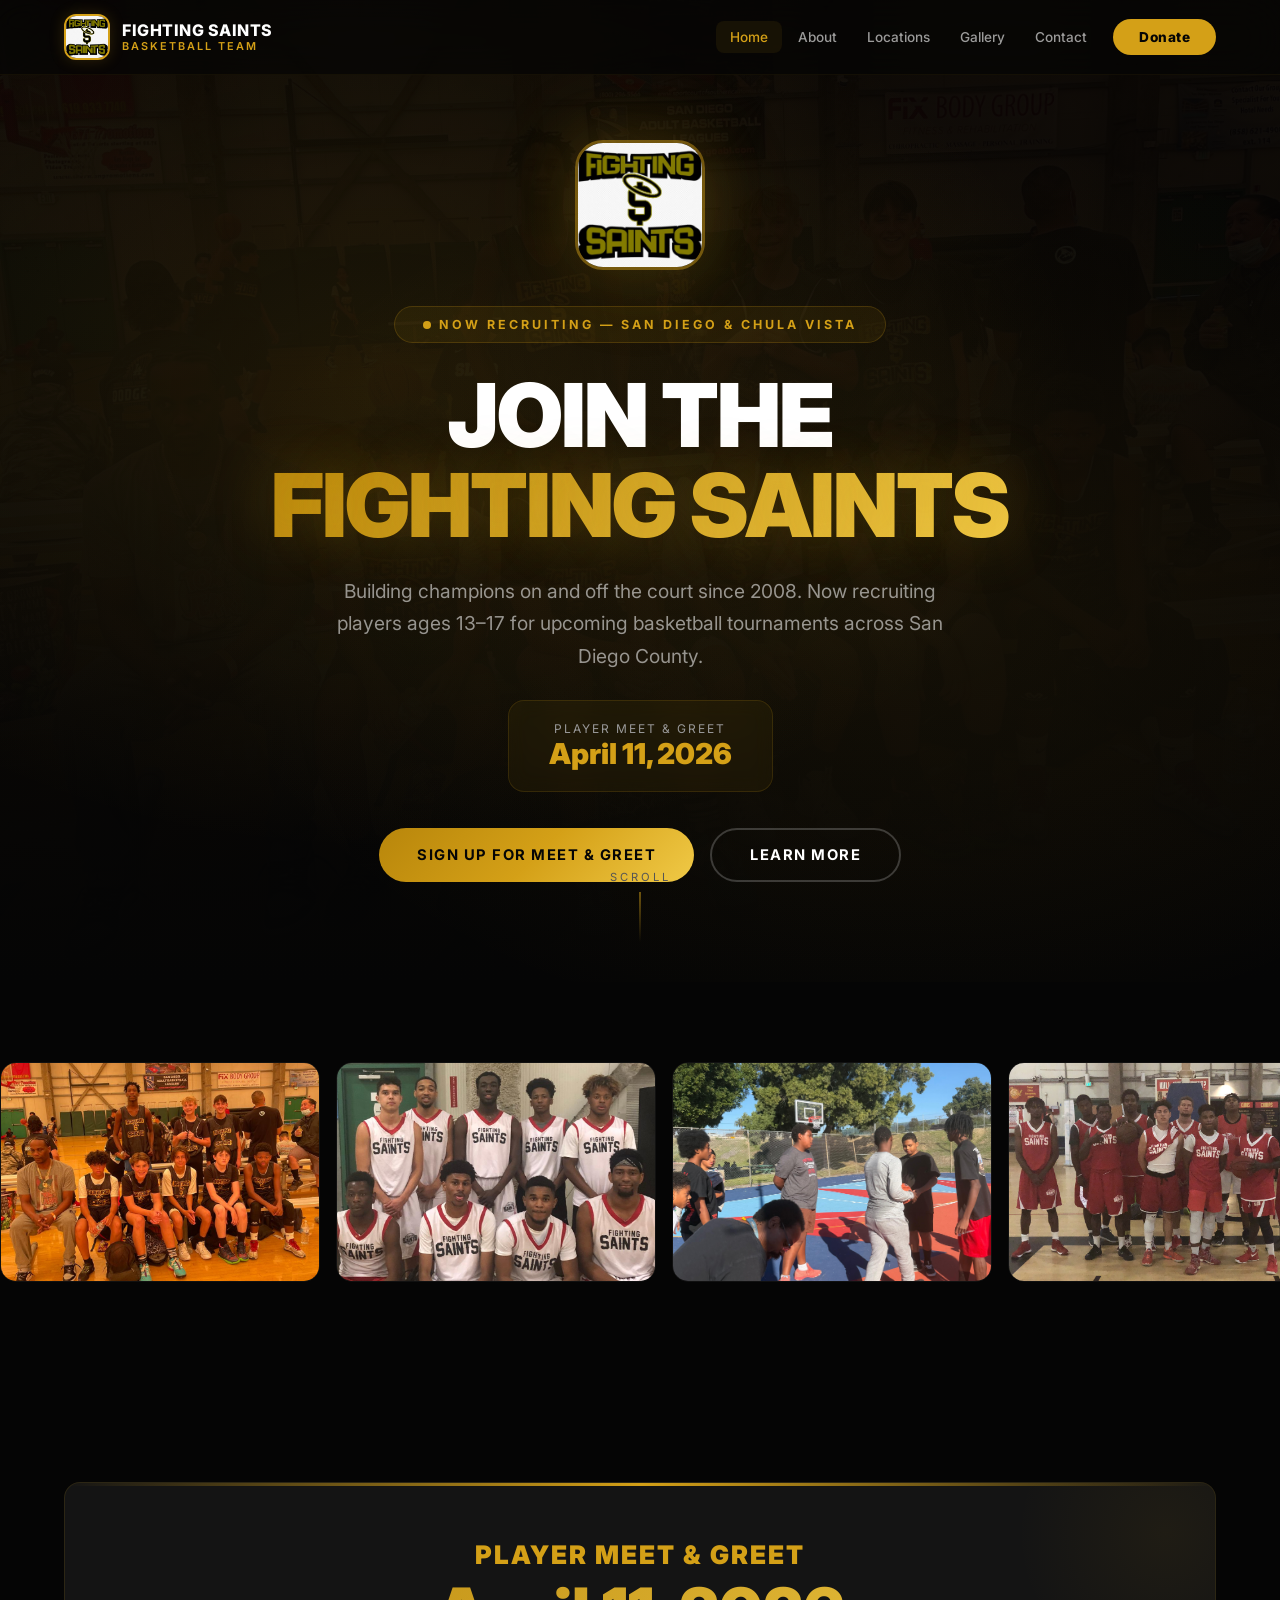
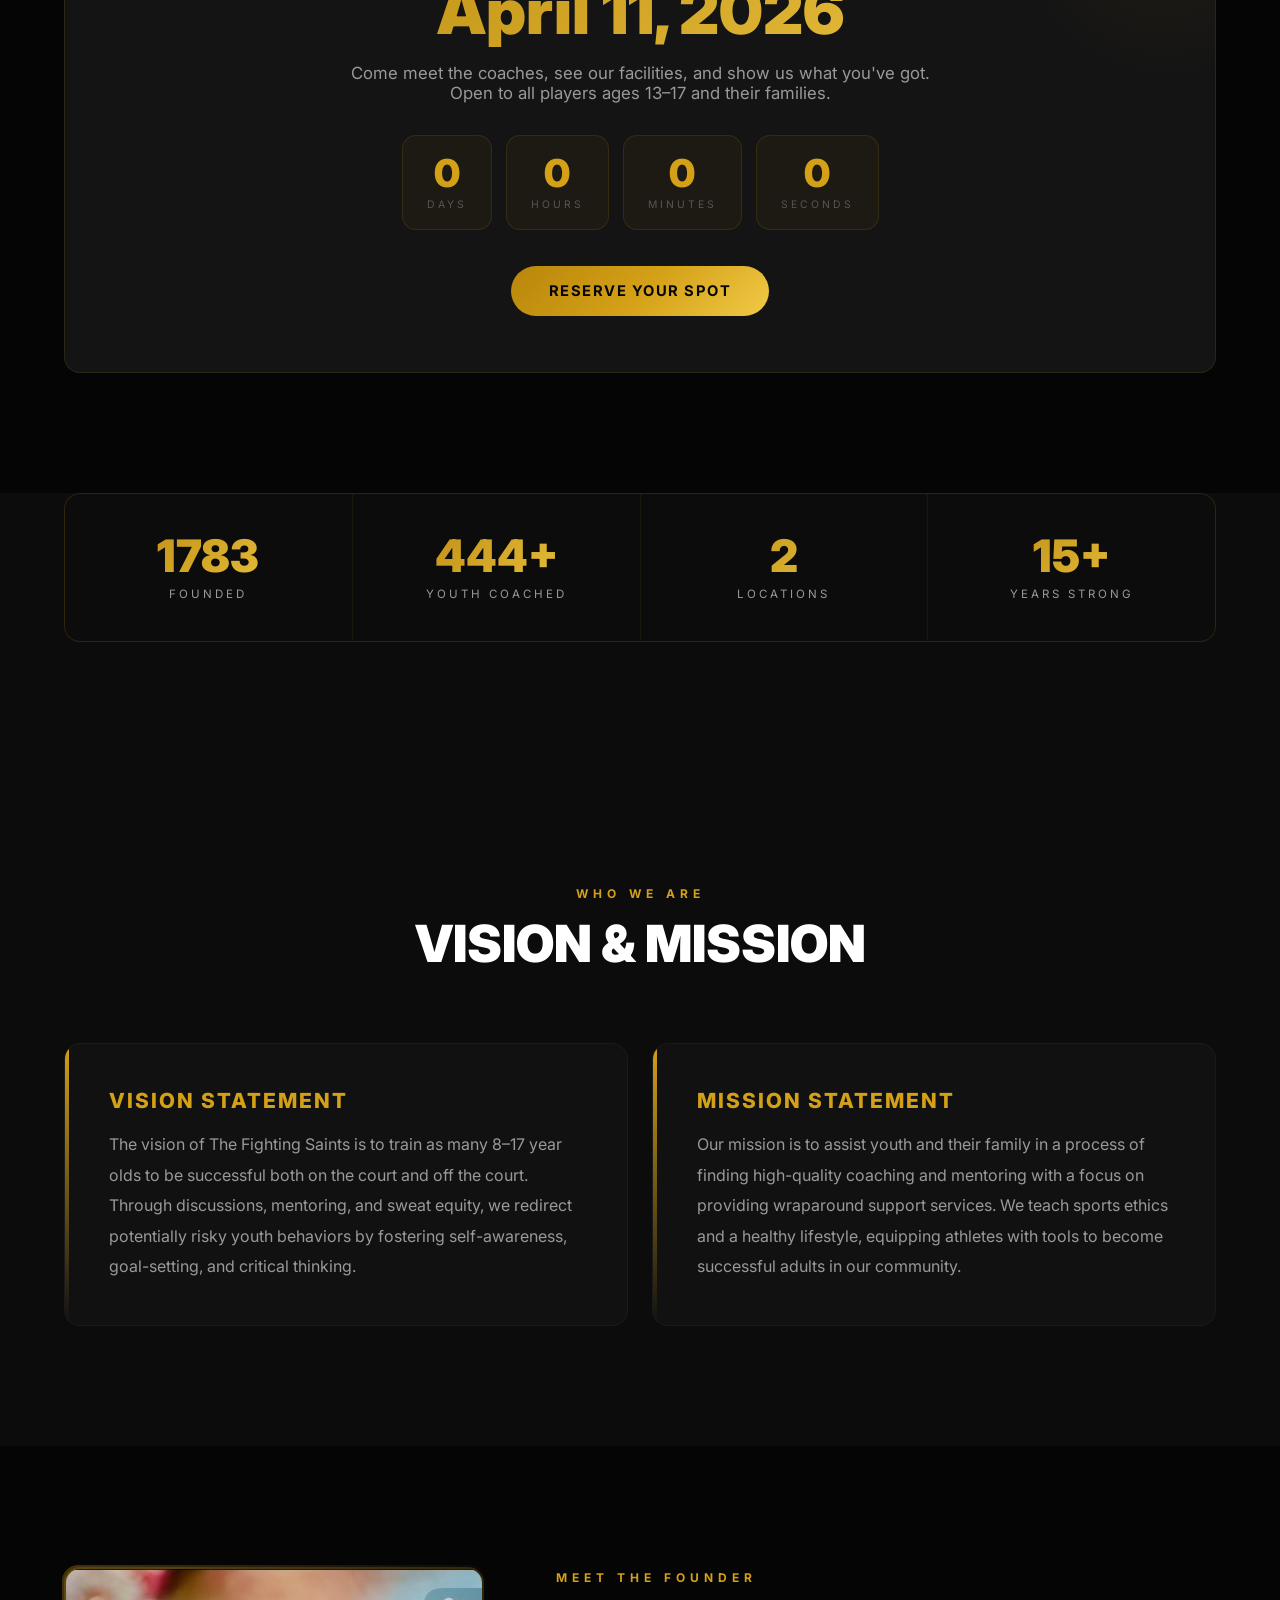
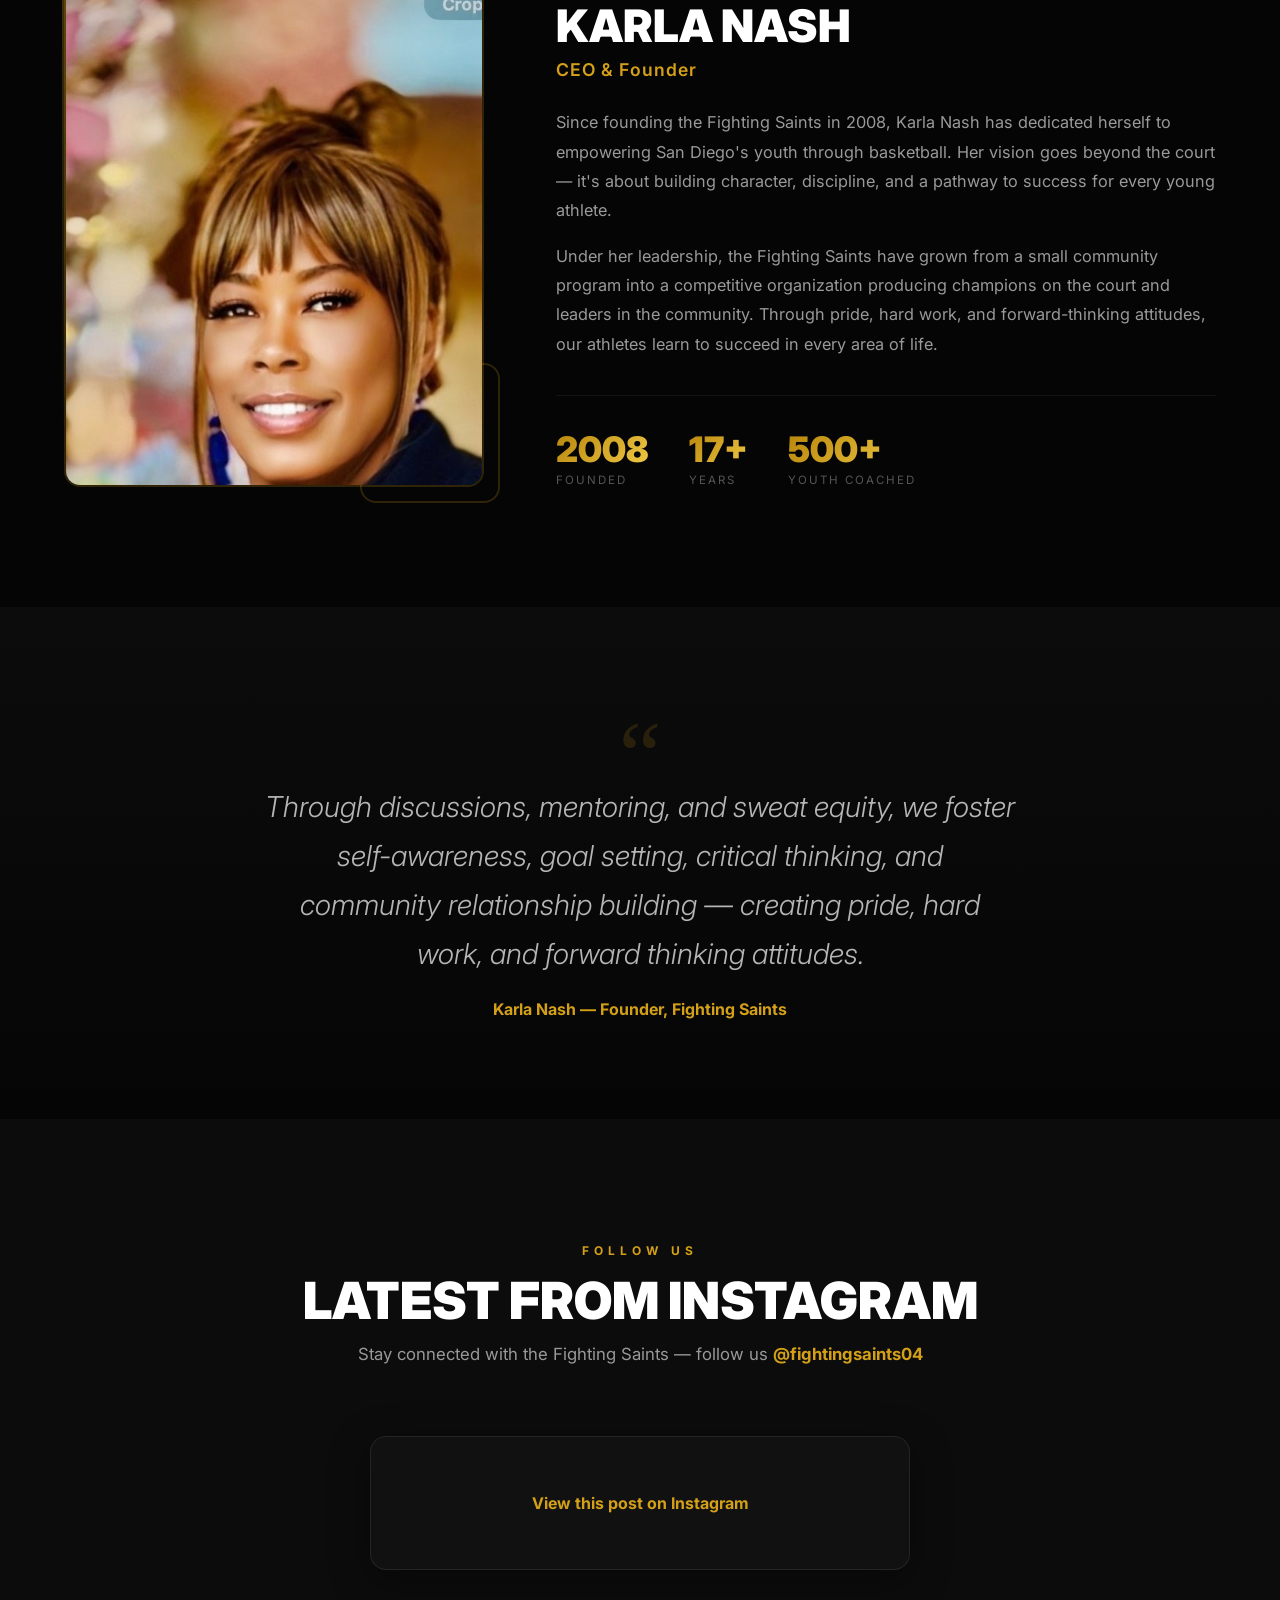
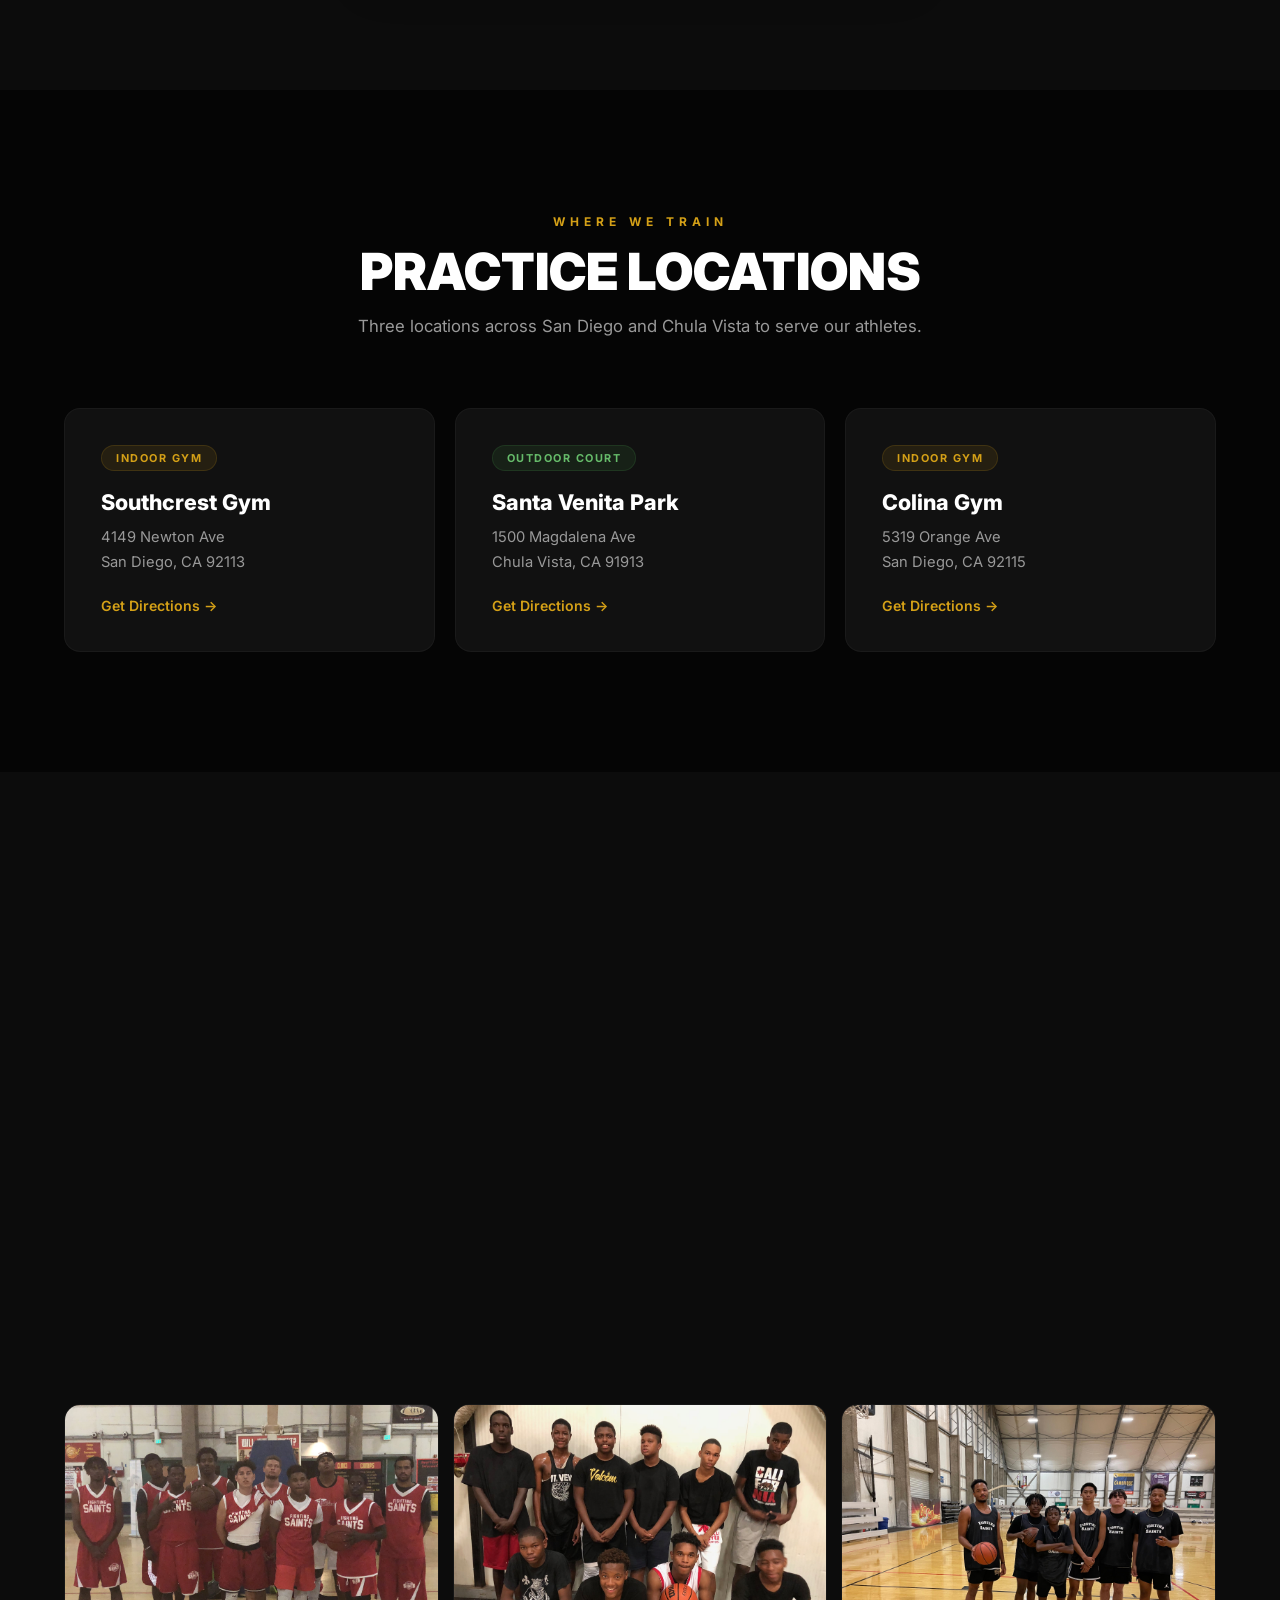
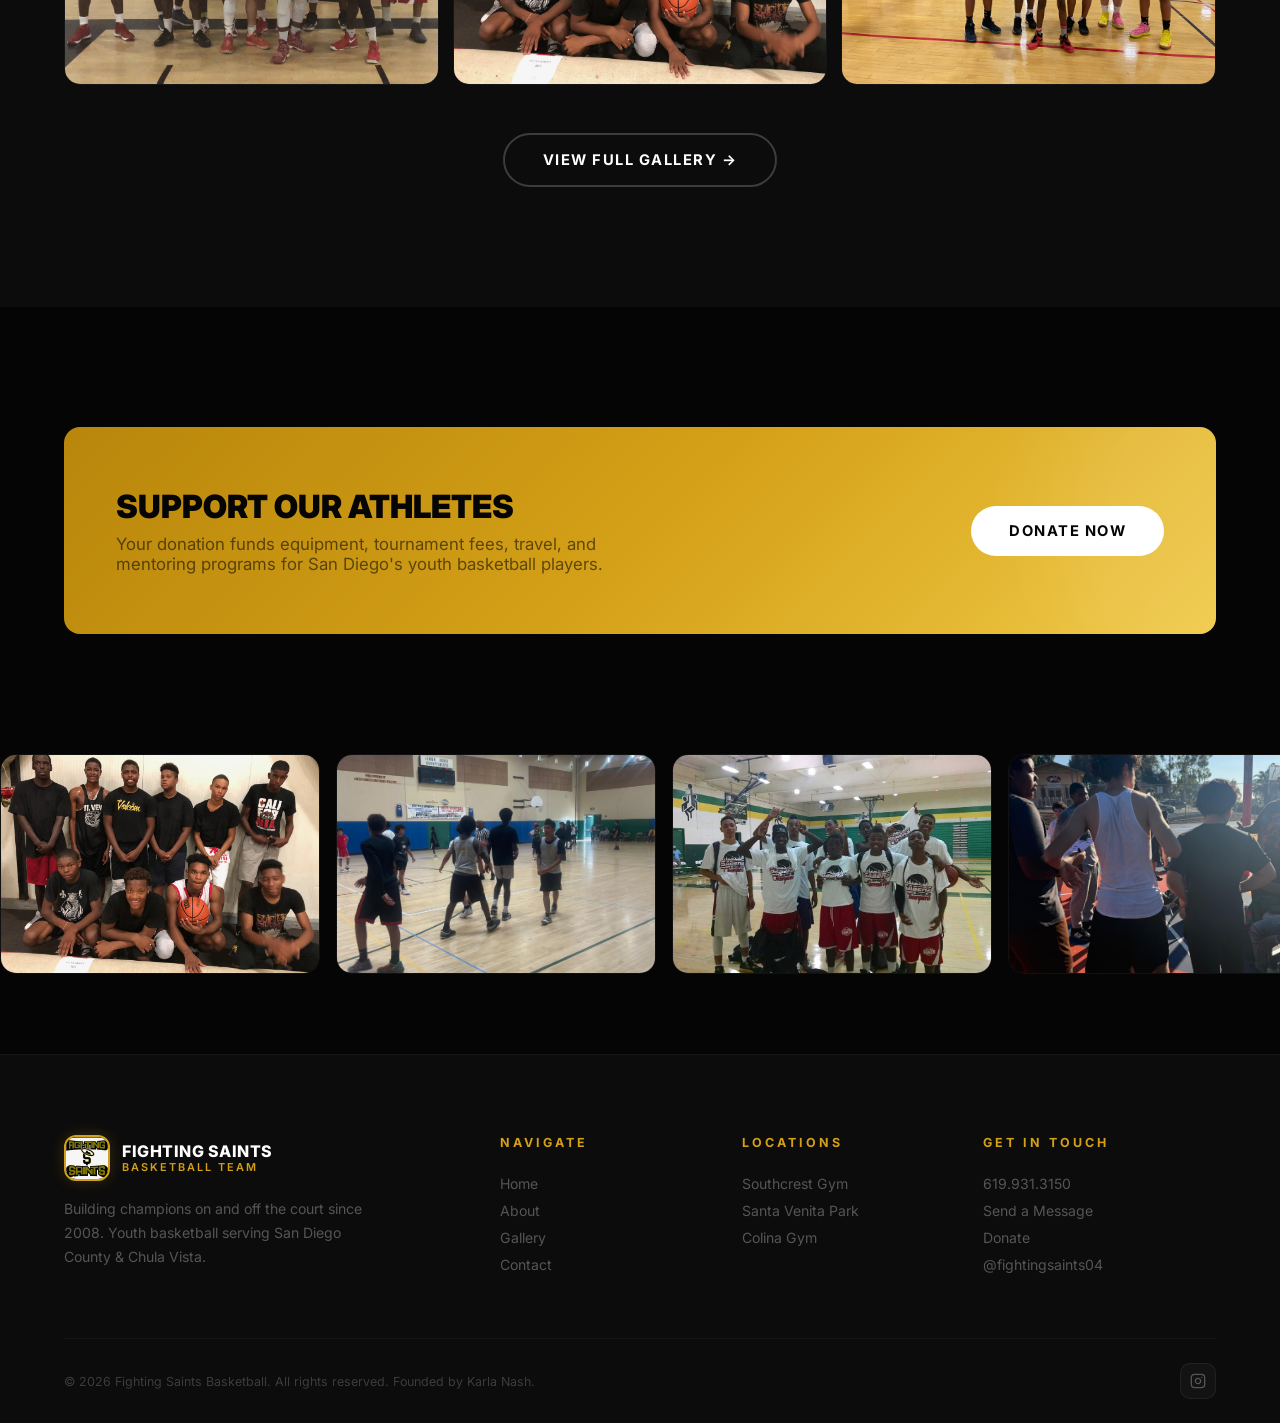
==== index.html @ 41a9d27e "Fighting Saints Basketball website - complete build Full static site with black & gold theme, partic" ====
<!DOCTYPE html>
<html lang="en">
<head>
  <meta charset="UTF-8">
  <meta name="viewport" content="width=device-width, initial-scale=1.0">
  <title>Fighting Saints Basketball | Recruiting Now - San Diego</title>
  <meta name="description" content="Fighting Saints Basketball Team - Now recruiting players ages 13-17 for upcoming tournaments in San Diego County & Chula Vista. Meet & Greet April 11.">
  <link rel="preconnect" href="https://fonts.googleapis.com">
  <link href="https://fonts.googleapis.com/css2?family=Inter:wght@400;500;600;700;800;900&display=swap" rel="stylesheet">
  <link rel="stylesheet" href="css/styles.css">
  <link rel="icon" href="images/logo.jpeg">
</head>
<body>

  <!-- PARTICLE BACKGROUND -->
  <canvas id="particles"></canvas>

  <!-- HEADER -->
  <header class="header">
    <nav class="nav">
      <a href="index.html" class="logo">
        <img src="images/logo.jpeg" alt="Fighting Saints" class="logo-img">
        <div class="logo-text">Fighting Saints<span>Basketball Team</span></div>
      </a>
      <div class="nav-links">
        <a href="index.html" class="active">Home</a>
        <a href="#about">About</a>
        <a href="#locations">Locations</a>
        <a href="gallery.html">Gallery</a>
        <a href="contact.html">Contact</a>
        <a href="donate.html" class="btn-donate">Donate</a>
      </div>
      <button class="menu-toggle" aria-label="Menu"><span></span><span></span><span></span></button>
    </nav>
  </header>

  <!-- ========== HERO ========== -->
  <section class="hero">
    <div class="hero-bg">
      <div class="hero-bg-img" style="background-image:url('images/tournament/team-photo-2.jpeg');"></div>
    </div>
    <div class="hero-content">
      <img src="images/logo.jpeg" alt="Fighting Saints" class="hero-logo">
      <div class="hero-badge"><span class="pulse-dot"></span> Now Recruiting &mdash; San Diego &amp; Chula Vista</div>
      <h1>Join the<br><span class="gold">Fighting Saints</span></h1>
      <p class="hero-sub">Building champions on and off the court since 2008. Now recruiting players ages 13&ndash;17 for upcoming basketball tournaments across San Diego County.</p>
      <div class="hero-cta-box">
        <div class="label">Player Meet &amp; Greet</div>
        <div class="date">April 11, 2026</div>
      </div>
      <div class="hero-buttons">
        <a href="contact.html" class="btn btn-gold">Sign Up for Meet &amp; Greet</a>
        <a href="#about" class="btn btn-outline">Learn More</a>
      </div>
    </div>
    <div class="scroll-indicator">
      <span>Scroll</span>
      <div class="scroll-line"></div>
    </div>
  </section>

  <!-- ========== PHOTO MARQUEE ========== -->
  <div class="marquee-section">
    <div class="marquee-track">
      <div class="marquee-item"><img src="images/tournament/team-photo-1.jpeg" alt="Team"></div>
      <div class="marquee-item"><img src="images/weebly/team-adult-league.jpg" alt="Adult League"></div>
      <div class="marquee-item"><img src="images/park/park-practice-2.jpeg" alt="Park Practice"></div>
      <div class="marquee-item"><img src="images/weebly/saints-2018.jpg" alt="Saints 2018"></div>
      <div class="marquee-item"><img src="images/tournament/team-practice.jpeg" alt="Practice"></div>
      <div class="marquee-item"><img src="images/weebly/team-saints-2.jpg" alt="Team Photo"></div>
      <div class="marquee-item"><img src="images/weebly/little-saints.jpg" alt="Little Saints"></div>
      <div class="marquee-item"><img src="images/tournament/team-jerseys.jpeg" alt="Jerseys"></div>
      <div class="marquee-item"><img src="images/weebly/trophy.jpg" alt="Game Action"></div>
      <div class="marquee-item"><img src="images/weebly/team-in-gym.jpg" alt="Champions"></div>
      <div class="marquee-item"><img src="images/park/park-practice-3.jpeg" alt="Outdoor"></div>
      <div class="marquee-item"><img src="images/weebly/team-photo-old.jpg" alt="Outdoor Team"></div>
      <!-- duplicate for seamless loop -->
      <div class="marquee-item"><img src="images/tournament/team-photo-1.jpeg" alt="Team"></div>
      <div class="marquee-item"><img src="images/weebly/team-adult-league.jpg" alt="Adult League"></div>
      <div class="marquee-item"><img src="images/park/park-practice-2.jpeg" alt="Park Practice"></div>
      <div class="marquee-item"><img src="images/weebly/saints-2018.jpg" alt="Saints 2018"></div>
      <div class="marquee-item"><img src="images/tournament/team-practice.jpeg" alt="Practice"></div>
      <div class="marquee-item"><img src="images/weebly/team-saints-2.jpg" alt="Team Photo"></div>
      <div class="marquee-item"><img src="images/weebly/little-saints.jpg" alt="Little Saints"></div>
      <div class="marquee-item"><img src="images/tournament/team-jerseys.jpeg" alt="Jerseys"></div>
      <div class="marquee-item"><img src="images/weebly/trophy.jpg" alt="Game Action"></div>
      <div class="marquee-item"><img src="images/weebly/team-in-gym.jpg" alt="Champions"></div>
      <div class="marquee-item"><img src="images/park/park-practice-3.jpeg" alt="Outdoor"></div>
      <div class="marquee-item"><img src="images/weebly/team-photo-old.jpg" alt="Outdoor Team"></div>
    </div>
  </div>

  <!-- ========== MEET & GREET ========== -->
  <section class="section">
    <div class="container">
      <div class="meet-greet reveal-scale">
        <h3>Player Meet &amp; Greet</h3>
        <div class="date-big">April 11, 2026</div>
        <p class="details">Come meet the coaches, see our facilities, and show us what you've got.<br>Open to all players ages 13&ndash;17 and their families.</p>
        <div class="countdown">
          <div class="countdown-item"><div class="number">--</div><div class="unit">Days</div></div>
          <div class="countdown-item"><div class="number">--</div><div class="unit">Hours</div></div>
          <div class="countdown-item"><div class="number">--</div><div class="unit">Minutes</div></div>
          <div class="countdown-item"><div class="number">--</div><div class="unit">Seconds</div></div>
        </div>
        <a href="contact.html" class="btn btn-gold">Reserve Your Spot</a>
      </div>
    </div>
  </section>

  <!-- ========== STATS ========== -->
  <section class="section section-dark" style="padding-top: 0;">
    <div class="container">
      <div class="stats-bar reveal">
        <div class="stat-item">
          <div class="stat-number" data-count="2008">0</div>
          <div class="stat-label">Founded</div>
        </div>
        <div class="stat-item">
          <div class="stat-number" data-count="500" data-suffix="+">0</div>
          <div class="stat-label">Youth Coached</div>
        </div>
        <div class="stat-item">
          <div class="stat-number" data-count="3">0</div>
          <div class="stat-label">Locations</div>
        </div>
        <div class="stat-item">
          <div class="stat-number" data-count="17" data-suffix="+">0</div>
          <div class="stat-label">Years Strong</div>
        </div>
      </div>
    </div>
  </section>

  <!-- ========== VISION & MISSION ========== -->
  <section class="section section-dark" id="about">
    <div class="container">
      <div class="section-header reveal">
        <div class="section-label">Who We Are</div>
        <h2>Vision &amp; Mission</h2>
      </div>
      <div class="vm-grid">
        <div class="vm-card reveal-left">
          <h3>Vision Statement</h3>
          <p>The vision of The Fighting Saints is to train as many 8&ndash;17 year olds to be successful both on the court and off the court. Through discussions, mentoring, and sweat equity, we redirect potentially risky youth behaviors by fostering self-awareness, goal-setting, and critical thinking.</p>
        </div>
        <div class="vm-card reveal-right">
          <h3>Mission Statement</h3>
          <p>Our mission is to assist youth and their family in a process of finding high-quality coaching and mentoring with a focus on providing wraparound support services. We teach sports ethics and a healthy lifestyle, equipping athletes with tools to become successful adults in our community.</p>
        </div>
      </div>
    </div>
  </section>

  <!-- ========== FOUNDER ========== -->
  <section class="section">
    <div class="container">
      <div class="founder-grid">
        <div class="founder-image reveal-left">
          <img src="images/ceo.jpeg" alt="Karla Nash - CEO & Founder of Fighting Saints">
        </div>
        <div class="founder-content reveal-right">
          <div class="section-label">Meet the Founder</div>
          <h2>Karla Nash</h2>
          <div class="title">CEO &amp; Founder</div>
          <p>Since founding the Fighting Saints in 2008, Karla Nash has dedicated herself to empowering San Diego's youth through basketball. Her vision goes beyond the court &mdash; it's about building character, discipline, and a pathway to success for every young athlete.</p>
          <p>Under her leadership, the Fighting Saints have grown from a small community program into a competitive organization producing champions on the court and leaders in the community. Through pride, hard work, and forward-thinking attitudes, our athletes learn to succeed in every area of life.</p>
          <div class="founder-stats">
            <div class="founder-stat"><div class="number">2008</div><div class="label">Founded</div></div>
            <div class="founder-stat"><div class="number">17+</div><div class="label">Years</div></div>
            <div class="founder-stat"><div class="number">500+</div><div class="label">Youth Coached</div></div>
          </div>
        </div>
      </div>
    </div>
  </section>

  <!-- ========== QUOTE ========== -->
  <section class="quote-section">
    <div class="container reveal">
      <div class="quote-mark">&ldquo;</div>
      <p class="quote-text">Through discussions, mentoring, and sweat equity, we foster self-awareness, goal setting, critical thinking, and community relationship building &mdash; creating pride, hard work, and forward thinking attitudes.</p>
      <div class="quote-author">Karla Nash &mdash; Founder, Fighting Saints</div>
    </div>
  </section>

  <!-- ========== INSTAGRAM FEATURE ========== -->
  <section class="section section-dark" id="social">
    <div class="container">
      <div class="section-header reveal">
        <div class="section-label">Follow Us</div>
        <h2>Latest from Instagram</h2>
        <p>Stay connected with the Fighting Saints &mdash; follow us <a href="https://www.instagram.com/fightingsaints04" target="_blank" rel="noopener" style="color:var(--gold);font-weight:700;">@fightingsaints04</a></p>
      </div>
      <div style="display:flex; justify-content:center;" class="reveal">
        <blockquote class="instagram-media" data-instgrm-permalink="https://www.instagram.com/p/DKMSERIoKYa/?utm_source=ig_embed" data-instgrm-version="14" style="background:#111; border:1px solid rgba(255,255,255,0.08); border-radius:16px; max-width:540px; width:100%; min-width:326px; padding:0;">
          <div style="padding:16px;">
            <a href="https://www.instagram.com/p/DKMSERIoKYa/" style="color:var(--gold); text-align:center; display:block; font-weight:700; padding:40px 0;" target="_blank" rel="noopener">View this post on Instagram</a>
          </div>
        </blockquote>
        <script async src="//www.instagram.com/embed.js"></script>
      </div>
    </div>
  </section>

  <!-- ========== PRACTICE LOCATIONS ========== -->
  <section class="section" id="locations">
    <div class="container">
      <div class="section-header reveal">
        <div class="section-label">Where We Train</div>
        <h2>Practice Locations</h2>
        <p>Three locations across San Diego and Chula Vista to serve our athletes.</p>
      </div>
      <div class="locations-grid stagger">
        <div class="location-card reveal" style="--i:0">
          <div class="location-badge badge-indoor">Indoor Gym</div>
          <h3>Southcrest Gym</h3>
          <p class="address">4149 Newton Ave<br>San Diego, CA 92113</p>
          <a href="https://www.google.com/maps/search/?api=1&query=4149+Newton+Ave+San+Diego+CA+92113" target="_blank" rel="noopener" class="map-link">Get Directions &rarr;</a>
        </div>
        <div class="location-card reveal" style="--i:1">
          <div class="location-badge badge-outdoor">Outdoor Court</div>
          <h3>Santa Venita Park</h3>
          <p class="address">1500 Magdalena Ave<br>Chula Vista, CA 91913</p>
          <a href="https://www.google.com/maps/search/?api=1&query=1500+Magdalena+Ave+Chula+Vista+CA+91913" target="_blank" rel="noopener" class="map-link">Get Directions &rarr;</a>
        </div>
        <div class="location-card reveal" style="--i:2">
          <div class="location-badge badge-indoor">Indoor Gym</div>
          <h3>Colina Gym</h3>
          <p class="address">5319 Orange Ave<br>San Diego, CA 92115</p>
          <a href="https://www.google.com/maps/search/?api=1&query=5319+Orange+Ave+San+Diego+CA+92115" target="_blank" rel="noopener" class="map-link">Get Directions &rarr;</a>
        </div>
      </div>
    </div>
  </section>

  <!-- ========== GALLERY PREVIEW ========== -->
  <section class="section section-dark">
    <div class="container">
      <div class="section-header reveal">
        <div class="section-label">In Action</div>
        <h2>Our Athletes</h2>
        <p>From park practices to tournament championships &mdash; the Fighting Saints bring it every time.</p>
      </div>
      <div class="gallery-grid">
        <div class="gallery-item reveal"><img src="images/weebly/team-adult-league.jpg" alt="Team"><div class="zoom-icon">&#128269;</div></div>
        <div class="gallery-item reveal"><img src="images/park/park-practice-2.jpeg" alt="Park Practice"><div class="zoom-icon">&#128269;</div></div>
        <div class="gallery-item reveal"><img src="images/tournament/team-jerseys.jpeg" alt="Team Jerseys"><div class="zoom-icon">&#128269;</div></div>
        <div class="gallery-item reveal"><img src="images/weebly/saints-2018.jpg" alt="Saints 2018"><div class="zoom-icon">&#128269;</div></div>
        <div class="gallery-item reveal"><img src="images/weebly/team-saints.jpg" alt="Team"><div class="zoom-icon">&#128269;</div></div>
        <div class="gallery-item reveal"><img src="images/tournament/team-practice.jpeg" alt="Practice"><div class="zoom-icon">&#128269;</div></div>
      </div>
      <div style="text-align:center; margin-top:48px;">
        <a href="gallery.html" class="btn btn-outline">View Full Gallery &rarr;</a>
      </div>
    </div>
  </section>

  <!-- ========== DONATE CTA ========== -->
  <section class="section">
    <div class="container">
      <div class="cta-banner reveal">
        <div>
          <h3>Support Our Athletes</h3>
          <p>Your donation funds equipment, tournament fees, travel, and mentoring programs for San Diego's youth basketball players.</p>
        </div>
        <a href="donate.html" class="btn btn-white">Donate Now</a>
      </div>
    </div>
  </section>

  <!-- ========== SECOND MARQUEE (reverse) ========== -->
  <div class="marquee-section" style="padding-top:0;">
    <div class="marquee-track marquee-track-reverse">
      <div class="marquee-item"><img src="images/weebly/team-saints.jpg" alt="Team"></div>
      <div class="marquee-item"><img src="images/tournament/game-action.jpeg" alt="Game"></div>
      <div class="marquee-item"><img src="images/weebly/team-in-gym.jpg" alt="Gym"></div>
      <div class="marquee-item"><img src="images/park/park-practice-1.jpeg" alt="Park"></div>
      <div class="marquee-item"><img src="images/weebly/team-photo-old.jpg" alt="Team"></div>
      <div class="marquee-item"><img src="images/picnic/picnic-1.jpeg" alt="Picnic"></div>
      <div class="marquee-item"><img src="images/tournament/team-photo-2.jpeg" alt="Tournament"></div>
      <div class="marquee-item"><img src="images/weebly/westlake.jpg" alt="Westlake"></div>
      <!-- duplicate for loop -->
      <div class="marquee-item"><img src="images/weebly/team-saints.jpg" alt="Team"></div>
      <div class="marquee-item"><img src="images/tournament/game-action.jpeg" alt="Game"></div>
      <div class="marquee-item"><img src="images/weebly/team-in-gym.jpg" alt="Gym"></div>
      <div class="marquee-item"><img src="images/park/park-practice-1.jpeg" alt="Park"></div>
      <div class="marquee-item"><img src="images/weebly/team-photo-old.jpg" alt="Team"></div>
      <div class="marquee-item"><img src="images/picnic/picnic-1.jpeg" alt="Picnic"></div>
      <div class="marquee-item"><img src="images/tournament/team-photo-2.jpeg" alt="Tournament"></div>
      <div class="marquee-item"><img src="images/weebly/westlake.jpg" alt="Westlake"></div>
    </div>
  </div>

  <!-- ========== FOOTER ========== -->
  <footer class="footer">
    <div class="container">
      <div class="footer-grid">
        <div class="footer-brand">
          <a href="index.html" class="logo">
            <img src="images/logo.jpeg" alt="Fighting Saints" class="logo-img">
            <div class="logo-text">Fighting Saints<span>Basketball Team</span></div>
          </a>
          <p style="margin-top:16px;">Building champions on and off the court since 2008. Youth basketball serving San Diego County &amp; Chula Vista.</p>
        </div>
        <div class="footer-col">
          <h4>Navigate</h4>
          <a href="index.html">Home</a>
          <a href="#about">About</a>
          <a href="gallery.html">Gallery</a>
          <a href="contact.html">Contact</a>
        </div>
        <div class="footer-col">
          <h4>Locations</h4>
          <a href="#locations">Southcrest Gym</a>
          <a href="#locations">Santa Venita Park</a>
          <a href="#locations">Colina Gym</a>
        </div>
        <div class="footer-col">
          <h4>Get in Touch</h4>
          <a href="tel:6199313150">619.931.3150</a>
          <a href="contact.html">Send a Message</a>
          <a href="donate.html">Donate</a>
          <a href="https://www.instagram.com/fightingsaints04" target="_blank" rel="noopener">@fightingsaints04</a>
        </div>
      </div>
      <div class="footer-bottom">
        <p>&copy; 2026 Fighting Saints Basketball. All rights reserved. Founded by Karla Nash.</p>
        <div class="social-links">
          <a href="https://www.instagram.com/fightingsaints04" target="_blank" rel="noopener" aria-label="Instagram">
            <svg width="16" height="16" viewBox="0 0 24 24" fill="none" stroke="currentColor" stroke-width="2" stroke-linecap="round" stroke-linejoin="round"><rect x="2" y="2" width="20" height="20" rx="5"/><path d="M16 11.37A4 4 0 1 1 12.63 8 4 4 0 0 1 16 11.37z"/><line x1="17.5" y1="6.5" x2="17.51" y2="6.5"/></svg>
          </a>
        </div>
      </div>
    </div>
  </footer>

  <!-- LIGHTBOX -->
  <div class="lightbox"><div class="lightbox-close">&times;</div><div class="lightbox-content"></div></div>

  <script src="js/main.js"></script>
</body>
</html>
---- css/styles.css ----
/* ===== RESET & VARIABLES ===== */
*, *::before, *::after { margin: 0; padding: 0; box-sizing: border-box; }

:root {
  --black: #050505;
  --black-2: #0c0c0c;
  --black-3: #141414;
  --black-card: #111111;
  --gold: #d4a017;
  --gold-light: #f0c946;
  --gold-dark: #b8860b;
  --gold-glow: rgba(212,160,23,0.35);
  --gold-subtle: rgba(212,160,23,0.08);
  --white: #ffffff;
  --gray: #999;
  --gray-dark: #555;
  --radius: 16px;
  --radius-sm: 10px;
  --transition: all 0.35s cubic-bezier(.4,0,.2,1);
}

html { scroll-behavior: smooth; font-size: 16px; }

body {
  font-family: 'Inter', system-ui, -apple-system, sans-serif;
  color: var(--white);
  background: var(--black);
  overflow-x: hidden;
  -webkit-font-smoothing: antialiased;
}

a { text-decoration: none; color: inherit; transition: var(--transition); }
ul { list-style: none; }
img { max-width: 100%; height: auto; display: block; }
.container { max-width: 1200px; margin: 0 auto; padding: 0 24px; }

/* ===== PARTICLE CANVAS ===== */
#particles {
  position: fixed;
  top: 0; left: 0;
  width: 100%; height: 100%;
  z-index: 0;
  pointer-events: none;
}

/* ===== HEADER ===== */
.header {
  position: fixed; top: 0; left: 0; width: 100%; z-index: 1000;
  background: rgba(5,5,5,0.7);
  backdrop-filter: blur(24px);
  -webkit-backdrop-filter: blur(24px);
  border-bottom: 1px solid rgba(212,160,23,0.06);
  transition: var(--transition);
}
.header.scrolled {
  background: rgba(5,5,5,0.95);
  border-bottom-color: rgba(212,160,23,0.15);
  box-shadow: 0 4px 30px rgba(0,0,0,0.5);
}

.nav {
  display: flex; align-items: center; justify-content: space-between;
  padding: 14px 24px; max-width: 1200px; margin: 0 auto;
}

.logo { display: flex; align-items: center; gap: 12px; }
.logo-img {
  width: 46px; height: 46px; border-radius: 12px;
  object-fit: cover; border: 2px solid var(--gold);
  box-shadow: 0 0 15px rgba(212,160,23,0.2);
}
.logo-text {
  font-size: 1rem; font-weight: 800; color: var(--white);
  letter-spacing: 0.5px; text-transform: uppercase; line-height: 1.2;
}
.logo-text span { color: var(--gold); display: block; font-size: 0.68rem; letter-spacing: 2px; font-weight: 600; }

.nav-links { display: flex; align-items: center; gap: 2px; }
.nav-links a {
  color: rgba(255,255,255,0.6); padding: 8px 14px; border-radius: 8px;
  font-weight: 500; font-size: 0.85rem; transition: var(--transition);
}
.nav-links a:hover, .nav-links a.active { color: var(--gold); background: var(--gold-subtle); }
.nav-links .btn-donate {
  background: var(--gold); color: var(--black); font-weight: 800;
  padding: 10px 26px; border-radius: 50px; margin-left: 10px; letter-spacing: 0.5px;
}
.nav-links .btn-donate:hover {
  background: var(--gold-light); transform: translateY(-2px);
  box-shadow: 0 4px 25px var(--gold-glow);
}

.menu-toggle {
  display: none; flex-direction: column; gap: 5px;
  background: none; border: none; cursor: pointer; padding: 8px; z-index: 1001;
}
.menu-toggle span { width: 24px; height: 2px; background: var(--gold); border-radius: 2px; transition: var(--transition); }

/* ===== HERO ===== */
.hero {
  position: relative; min-height: 100vh;
  display: flex; align-items: center; justify-content: center;
  text-align: center; overflow: hidden;
}
.hero-bg {
  position: absolute; inset: 0; z-index: 1;
}
.hero-bg-img {
  position: absolute; inset: 0;
  background: url('') center/cover no-repeat;
  filter: brightness(0.15);
}
.hero-bg::after {
  content: ''; position: absolute; inset: 0;
  background:
    radial-gradient(ellipse at 30% 40%, rgba(212,160,23,0.12) 0%, transparent 55%),
    radial-gradient(ellipse at 70% 60%, rgba(212,160,23,0.08) 0%, transparent 55%),
    linear-gradient(180deg, rgba(5,5,5,0.6) 0%, var(--black) 100%);
}

.hero-content {
  position: relative; z-index: 2;
  padding: 140px 24px 100px; max-width: 950px;
}

.hero-logo {
  width: 130px; height: 130px; border-radius: 28px;
  object-fit: cover; margin: 0 auto 36px;
  border: 3px solid rgba(212,160,23,0.5);
  box-shadow: 0 0 60px rgba(212,160,23,0.2), 0 0 120px rgba(212,160,23,0.08);
  animation: logoPulse 4s ease-in-out infinite;
}
@keyframes logoPulse {
  0%, 100% { box-shadow: 0 0 60px rgba(212,160,23,0.2), 0 0 120px rgba(212,160,23,0.08); }
  50% { box-shadow: 0 0 80px rgba(212,160,23,0.35), 0 0 160px rgba(212,160,23,0.12); }
}

.hero-badge {
  display: inline-flex; align-items: center; gap: 8px;
  background: var(--gold-subtle); color: var(--gold);
  padding: 10px 28px; border-radius: 50px;
  font-size: 0.78rem; font-weight: 700; letter-spacing: 3px; text-transform: uppercase;
  margin-bottom: 28px; border: 1px solid rgba(212,160,23,0.2);
  animation: badgeGlow 3s ease-in-out infinite;
}
.hero-badge .pulse-dot {
  width: 8px; height: 8px; background: var(--gold); border-radius: 50%;
  animation: pulseDot 2s ease-in-out infinite;
}
@keyframes pulseDot {
  0%, 100% { opacity: 1; transform: scale(1); }
  50% { opacity: 0.4; transform: scale(0.7); }
}
@keyframes badgeGlow {
  0%, 100% { box-shadow: none; }
  50% { box-shadow: 0 0 20px rgba(212,160,23,0.15); }
}

.hero h1 {
  font-size: clamp(3rem, 7vw, 5.5rem); font-weight: 900;
  line-height: 1.02; margin-bottom: 24px;
  text-transform: uppercase; letter-spacing: -2px;
}
.hero h1 .gold {
  color: var(--gold);
  text-shadow: 0 0 60px rgba(212,160,23,0.25);
  background: linear-gradient(135deg, var(--gold-dark), var(--gold-light));
  -webkit-background-clip: text; -webkit-text-fill-color: transparent;
  background-clip: text;
}

.hero-sub {
  font-size: 1.2rem; color: rgba(255,255,255,0.55);
  max-width: 620px; margin: 0 auto 28px; line-height: 1.7;
}

.hero-cta-box {
  background: rgba(212,160,23,0.06); border: 1px solid rgba(212,160,23,0.15);
  border-radius: var(--radius); padding: 20px 40px;
  display: inline-block; margin-bottom: 36px;
  backdrop-filter: blur(10px);
}
.hero-cta-box .label { font-size: 0.75rem; color: var(--gray); letter-spacing: 2px; text-transform: uppercase; }
.hero-cta-box .date { font-size: 1.8rem; font-weight: 900; color: var(--gold); }

.hero-buttons { display: flex; gap: 16px; justify-content: center; flex-wrap: wrap; }

/* Scroll indicator */
.scroll-indicator {
  position: absolute; bottom: 40px; left: 50%; transform: translateX(-50%);
  z-index: 3; display: flex; flex-direction: column; align-items: center; gap: 8px;
}
.scroll-indicator span { font-size: 0.7rem; color: var(--gray-dark); letter-spacing: 3px; text-transform: uppercase; }
.scroll-line {
  width: 1px; height: 50px; background: linear-gradient(to bottom, var(--gold), transparent);
  animation: scrollPulse 2s ease-in-out infinite;
}
@keyframes scrollPulse {
  0%,100% { opacity: 0.3; height: 40px; }
  50% { opacity: 1; height: 55px; }
}

/* ===== BUTTONS ===== */
.btn {
  display: inline-flex; align-items: center; justify-content: center; gap: 8px;
  padding: 16px 38px; border-radius: 50px; font-weight: 700; font-size: 0.92rem;
  cursor: pointer; border: none; transition: var(--transition);
  text-transform: uppercase; letter-spacing: 1.5px; white-space: nowrap;
  position: relative; overflow: hidden;
}
.btn::before {
  content: ''; position: absolute; top: 0; left: -100%;
  width: 100%; height: 100%;
  background: linear-gradient(90deg, transparent, rgba(255,255,255,0.15), transparent);
  transition: left 0.5s;
}
.btn:hover::before { left: 100%; }

.btn-gold { background: linear-gradient(135deg, var(--gold-dark), var(--gold), var(--gold-light)); color: var(--black); }
.btn-gold:hover { transform: translateY(-3px); box-shadow: 0 8px 40px var(--gold-glow); }
.btn-outline { background: transparent; color: var(--white); border: 2px solid rgba(255,255,255,0.2); }
.btn-outline:hover { border-color: var(--gold); color: var(--gold); transform: translateY(-3px); }
.btn-white { background: var(--white); color: var(--black); }
.btn-white:hover { transform: translateY(-3px); box-shadow: 0 8px 30px rgba(255,255,255,0.15); }
.btn-sm { padding: 12px 28px; font-size: 0.82rem; }

/* ===== SECTIONS ===== */
.section { padding: 120px 0; position: relative; z-index: 1; }
.section-dark { background: var(--black-2); }

.section-header { text-align: center; margin-bottom: 72px; }
.section-label {
  display: inline-block; color: var(--gold); font-weight: 700;
  font-size: 0.75rem; letter-spacing: 5px; text-transform: uppercase; margin-bottom: 14px;
}
.section-header h2 {
  font-size: clamp(2.2rem, 4.5vw, 3.2rem); font-weight: 900;
  margin-bottom: 16px; line-height: 1.1; text-transform: uppercase;
}
.section-header p { font-size: 1.05rem; color: var(--gray); max-width: 580px; margin: 0 auto; }

/* ===== PHOTO MARQUEE (infinite scroll) ===== */
.marquee-section { padding: 80px 0; overflow: hidden; position: relative; z-index: 1; }
.marquee-track {
  display: flex; gap: 16px; width: max-content;
  animation: marquee 40s linear infinite;
}
.marquee-track:hover { animation-play-state: paused; }

@keyframes marquee {
  0% { transform: translateX(0); }
  100% { transform: translateX(-50%); }
}

.marquee-item {
  width: 320px; height: 220px; border-radius: var(--radius);
  overflow: hidden; flex-shrink: 0; position: relative;
  border: 1px solid rgba(255,255,255,0.05);
}
.marquee-item img {
  width: 100%; height: 100%; object-fit: cover;
  transition: transform 0.6s ease;
}
.marquee-item:hover img { transform: scale(1.08); }
.marquee-item::after {
  content: ''; position: absolute; inset: 0;
  background: linear-gradient(to top, rgba(0,0,0,0.5), transparent 60%);
  opacity: 0; transition: var(--transition);
}
.marquee-item:hover::after { opacity: 1; }

/* Second marquee - reverse direction */
.marquee-track-reverse { animation-direction: reverse; }

/* ===== MEET & GREET ===== */
.meet-greet {
  background: var(--black-3); border: 1px solid rgba(212,160,23,0.12);
  border-radius: var(--radius); padding: 56px 48px; text-align: center;
  position: relative; overflow: hidden;
}
.meet-greet::before {
  content: ''; position: absolute; top: 0; left: 0;
  width: 100%; height: 3px;
  background: linear-gradient(90deg, transparent, var(--gold), transparent);
}
.meet-greet::after {
  content: ''; position: absolute; top: -100px; right: -100px;
  width: 300px; height: 300px;
  background: radial-gradient(circle, rgba(212,160,23,0.06), transparent 70%);
}
.meet-greet h3 {
  font-size: 1.6rem; font-weight: 900; color: var(--gold);
  text-transform: uppercase; margin-bottom: 6px; letter-spacing: 2px;
}
.meet-greet .date-big {
  font-size: clamp(2.5rem, 5vw, 4rem); font-weight: 900; line-height: 1.1;
  background: linear-gradient(135deg, var(--gold-dark), var(--gold-light));
  -webkit-background-clip: text; -webkit-text-fill-color: transparent; background-clip: text;
}
.meet-greet .details { color: var(--gray); font-size: 1.05rem; margin: 16px 0 32px; }

.countdown { display: flex; gap: 14px; justify-content: center; margin-bottom: 36px; flex-wrap: wrap; }
.countdown-item {
  background: rgba(212,160,23,0.05); border: 1px solid rgba(212,160,23,0.12);
  border-radius: 14px; padding: 18px 24px; min-width: 90px;
  transition: var(--transition);
}
.countdown-item:hover { border-color: rgba(212,160,23,0.3); background: rgba(212,160,23,0.08); }
.countdown-item .number { font-size: 2.4rem; font-weight: 900; color: var(--gold); line-height: 1; }
.countdown-item .unit { font-size: 0.65rem; color: var(--gray-dark); text-transform: uppercase; letter-spacing: 3px; margin-top: 6px; }

/* ===== STATS BAR ===== */
.stats-bar {
  display: grid; grid-template-columns: repeat(4, 1fr); gap: 1px;
  background: rgba(212,160,23,0.08); border-radius: var(--radius);
  overflow: hidden; border: 1px solid rgba(212,160,23,0.1);
}
.stat-item {
  padding: 40px 24px; text-align: center; background: var(--black-2);
  transition: var(--transition);
}
.stat-item:hover { background: var(--black-3); }
.stat-number {
  font-size: 2.8rem; font-weight: 900; color: var(--gold); line-height: 1;
  background: linear-gradient(135deg, var(--gold-dark), var(--gold-light));
  -webkit-background-clip: text; -webkit-text-fill-color: transparent; background-clip: text;
}
.stat-label { font-size: 0.72rem; color: var(--gray); text-transform: uppercase; letter-spacing: 3px; margin-top: 8px; }

/* ===== LOCATION CARDS ===== */
.locations-grid { display: grid; grid-template-columns: repeat(3, 1fr); gap: 20px; }
.location-card {
  background: var(--black-card); border: 1px solid rgba(255,255,255,0.04);
  border-radius: var(--radius); padding: 36px; transition: var(--transition);
  position: relative; overflow: hidden;
}
.location-card::before {
  content: ''; position: absolute; top: 0; left: 0;
  width: 100%; height: 3px; background: var(--gold);
  transform: scaleX(0); transform-origin: left; transition: transform 0.5s ease;
}
.location-card:hover::before { transform: scaleX(1); }
.location-card:hover { border-color: rgba(212,160,23,0.15); transform: translateY(-6px); box-shadow: 0 20px 60px rgba(0,0,0,0.4); }
.location-card::after {
  content: ''; position: absolute; top: -80px; right: -80px;
  width: 200px; height: 200px;
  background: radial-gradient(circle, rgba(212,160,23,0.04), transparent 70%);
  opacity: 0; transition: var(--transition);
}
.location-card:hover::after { opacity: 1; }

.location-badge {
  display: inline-block; padding: 5px 14px; border-radius: 50px;
  font-size: 0.68rem; font-weight: 700; text-transform: uppercase; letter-spacing: 1.5px; margin-bottom: 18px;
}
.badge-indoor { background: rgba(212,160,23,0.1); color: var(--gold); border: 1px solid rgba(212,160,23,0.15); }
.badge-outdoor { background: rgba(76,175,80,0.1); color: #66bb6a; border: 1px solid rgba(76,175,80,0.15); }
.location-card h3 { font-size: 1.35rem; font-weight: 800; margin-bottom: 10px; }
.location-card .address { color: var(--gray); font-size: 0.92rem; margin-bottom: 20px; line-height: 1.7; }
.location-card .map-link {
  color: var(--gold); font-weight: 600; font-size: 0.88rem;
  display: inline-flex; align-items: center; gap: 6px;
}
.location-card .map-link:hover { color: var(--gold-light); gap: 10px; }

/* ===== FOUNDER ===== */
.founder-grid { display: grid; grid-template-columns: 420px 1fr; gap: 72px; align-items: center; }
.founder-image { position: relative; }
.founder-image img {
  width: 100%; height: 520px; object-fit: cover; object-position: top;
  border-radius: var(--radius); border: 2px solid rgba(212,160,23,0.2);
}
.founder-image::before {
  content: ''; position: absolute; inset: -2px; border-radius: var(--radius);
  background: linear-gradient(135deg, var(--gold), transparent 50%);
  z-index: -1; opacity: 0.3;
}
.founder-image::after {
  content: ''; position: absolute; bottom: -16px; right: -16px;
  width: 140px; height: 140px; border: 2px solid rgba(212,160,23,0.2);
  border-radius: var(--radius); z-index: -1;
}
.founder-content .section-label { text-align: left; }
.founder-content h2 { font-size: 2.8rem; font-weight: 900; margin-bottom: 6px; text-transform: uppercase; }
.founder-content .title { color: var(--gold); font-weight: 600; font-size: 1.1rem; margin-bottom: 28px; letter-spacing: 1px; }
.founder-content p { color: var(--gray); font-size: 1.02rem; margin-bottom: 16px; line-height: 1.8; }
.founder-stats {
  display: flex; gap: 40px; margin-top: 36px; padding-top: 36px;
  border-top: 1px solid rgba(255,255,255,0.06);
}
.founder-stat .number {
  font-size: 2.2rem; font-weight: 900; line-height: 1;
  background: linear-gradient(135deg, var(--gold-dark), var(--gold-light));
  -webkit-background-clip: text; -webkit-text-fill-color: transparent; background-clip: text;
}
.founder-stat .label { font-size: 0.72rem; color: var(--gray-dark); text-transform: uppercase; letter-spacing: 2px; margin-top: 6px; }

/* ===== VISION / MISSION ===== */
.vm-grid { display: grid; grid-template-columns: 1fr 1fr; gap: 24px; }
.vm-card {
  background: var(--black-card); border: 1px solid rgba(255,255,255,0.04);
  border-radius: var(--radius); padding: 44px; transition: var(--transition);
  position: relative; overflow: hidden;
}
.vm-card::before {
  content: ''; position: absolute; top: 0; left: 0; width: 4px; height: 100%;
  background: linear-gradient(to bottom, var(--gold), transparent);
}
.vm-card:hover { border-color: rgba(212,160,23,0.15); transform: translateY(-4px); }
.vm-card h3 { font-size: 1.3rem; font-weight: 800; color: var(--gold); margin-bottom: 16px; text-transform: uppercase; letter-spacing: 2px; }
.vm-card p { color: var(--gray); font-size: 1rem; line-height: 1.9; }

/* ===== GALLERY ===== */
.gallery-section { margin-bottom: 80px; }
.gallery-section:last-child { margin-bottom: 0; }
.gallery-title {
  font-size: 1.4rem; font-weight: 800; margin-bottom: 24px;
  padding-left: 20px; border-left: 3px solid var(--gold); text-transform: uppercase; letter-spacing: 1px;
}
.gallery-grid {
  display: grid; grid-template-columns: repeat(auto-fill, minmax(300px, 1fr)); gap: 14px;
}
.gallery-item {
  position: relative; border-radius: var(--radius); overflow: hidden;
  aspect-ratio: 4/3; cursor: pointer; border: 1px solid rgba(255,255,255,0.04);
  transition: var(--transition);
}
.gallery-item:hover { border-color: rgba(212,160,23,0.2); transform: scale(1.02); z-index: 2; box-shadow: 0 20px 50px rgba(0,0,0,0.5); }
.gallery-item img { width: 100%; height: 100%; object-fit: cover; transition: transform 0.6s ease; }
.gallery-item:hover img { transform: scale(1.1); }
.gallery-item::after {
  content: ''; position: absolute; inset: 0;
  background: linear-gradient(to top, rgba(0,0,0,0.6), transparent 60%);
  opacity: 0; transition: var(--transition);
}
.gallery-item:hover::after { opacity: 1; }
.gallery-item .zoom-icon {
  position: absolute; bottom: 16px; right: 16px; z-index: 2;
  width: 40px; height: 40px; background: rgba(212,160,23,0.9);
  border-radius: 50%; display: flex; align-items: center; justify-content: center;
  opacity: 0; transform: scale(0.7); transition: var(--transition);
}
.gallery-item:hover .zoom-icon { opacity: 1; transform: scale(1); }

/* Video items */
.gallery-item-video { position: relative; aspect-ratio: 4/3; border-radius: var(--radius); overflow: hidden; border: 1px solid rgba(255,255,255,0.04); }
.gallery-item-video video { width: 100%; height: 100%; object-fit: cover; }
.play-overlay {
  position: absolute; inset: 0; display: flex; align-items: center; justify-content: center;
  background: rgba(0,0,0,0.35); cursor: pointer; transition: var(--transition);
}
.play-overlay:hover { background: rgba(0,0,0,0.15); }
.play-circle {
  width: 68px; height: 68px; background: rgba(212,160,23,0.9);
  border-radius: 50%; display: flex; align-items: center; justify-content: center;
  transition: var(--transition); box-shadow: 0 0 30px rgba(212,160,23,0.3);
}
.play-circle::after {
  content: ''; width: 0; height: 0; border-style: solid;
  border-width: 11px 0 11px 19px; border-color: transparent transparent transparent var(--black); margin-left: 4px;
}
.play-overlay:hover .play-circle { transform: scale(1.15); background: var(--gold); box-shadow: 0 0 50px var(--gold-glow); }

/* ===== TESTIMONIAL / QUOTE ===== */
.quote-section {
  padding: 100px 0; text-align: center; position: relative; z-index: 1;
  background: linear-gradient(180deg, var(--black-2), var(--black));
}
.quote-mark { font-size: 6rem; color: rgba(212,160,23,0.15); line-height: 1; font-family: Georgia, serif; }
.quote-text {
  font-size: clamp(1.3rem, 2.5vw, 1.8rem); font-weight: 300;
  color: rgba(255,255,255,0.7); max-width: 750px; margin: -20px auto 20px;
  line-height: 1.7; font-style: italic;
}
.quote-author { color: var(--gold); font-weight: 700; font-size: 1rem; }

/* ===== DONATE ===== */
.donate-grid { display: grid; grid-template-columns: repeat(3, 1fr); gap: 20px; max-width: 900px; margin: 0 auto; }
.donate-card {
  background: var(--black-card); border: 1px solid rgba(255,255,255,0.04);
  border-radius: var(--radius); padding: 44px 28px; text-align: center;
  transition: var(--transition); position: relative;
}
.donate-card:hover { border-color: rgba(212,160,23,0.2); transform: translateY(-8px); box-shadow: 0 20px 60px rgba(0,0,0,0.4); }
.donate-card.featured { border-color: var(--gold); }
.donate-card.featured::before {
  content: 'POPULAR'; position: absolute; top: -11px; left: 50%; transform: translateX(-50%);
  background: linear-gradient(135deg, var(--gold-dark), var(--gold-light)); color: var(--black);
  padding: 4px 22px; border-radius: 50px; font-size: 0.65rem; font-weight: 800; letter-spacing: 2px;
}
.donate-amount {
  font-size: 3.2rem; font-weight: 900; margin-bottom: 6px;
  background: linear-gradient(135deg, var(--gold-dark), var(--gold-light));
  -webkit-background-clip: text; -webkit-text-fill-color: transparent; background-clip: text;
}
.donate-card h3 { font-size: 1.05rem; font-weight: 700; margin-bottom: 12px; text-transform: uppercase; letter-spacing: 1px; }
.donate-card p { color: var(--gray); font-size: 0.88rem; margin-bottom: 28px; line-height: 1.6; }

/* ===== CTA BANNER ===== */
.cta-banner {
  background: linear-gradient(135deg, var(--gold-dark), var(--gold), var(--gold-light));
  border-radius: var(--radius); padding: 60px 52px;
  display: flex; align-items: center; justify-content: space-between; gap: 40px;
  position: relative; overflow: hidden;
}
.cta-banner::before {
  content: ''; position: absolute; top: -50%; right: -20%;
  width: 400px; height: 400px; background: rgba(255,255,255,0.08);
  border-radius: 50%; filter: blur(40px);
}
.cta-banner h3 { font-size: 2rem; font-weight: 900; color: var(--black); text-transform: uppercase; margin-bottom: 8px; position: relative; }
.cta-banner p { color: rgba(0,0,0,0.55); font-size: 1.05rem; max-width: 500px; position: relative; }

/* ===== CONTACT ===== */
.contact-grid { display: grid; grid-template-columns: 1fr 1fr; gap: 64px; }
.contact-form { display: flex; flex-direction: column; gap: 18px; }
.form-group { display: flex; flex-direction: column; gap: 6px; }
.form-group label { font-weight: 600; font-size: 0.78rem; color: var(--gray-dark); text-transform: uppercase; letter-spacing: 1.5px; }
.form-group input, .form-group textarea, .form-group select {
  padding: 14px 18px; border: 1px solid rgba(255,255,255,0.08);
  border-radius: var(--radius-sm); font-size: 0.95rem; font-family: inherit;
  transition: var(--transition); background: var(--black-3); color: var(--white);
}
.form-group input:focus, .form-group textarea:focus, .form-group select:focus {
  outline: none; border-color: var(--gold); box-shadow: 0 0 0 3px rgba(212,160,23,0.08);
}
.form-group input::placeholder, .form-group textarea::placeholder { color: var(--gray-dark); }
.form-group textarea { resize: vertical; min-height: 120px; }
.form-group select option { background: var(--black-3); }
.form-row { display: grid; grid-template-columns: 1fr 1fr; gap: 18px; }

.contact-cards { display: flex; flex-direction: column; gap: 16px; }
.contact-card {
  display: flex; gap: 16px; padding: 22px;
  background: var(--black-3); border: 1px solid rgba(255,255,255,0.04);
  border-radius: var(--radius); transition: var(--transition);
}
.contact-card:hover { border-color: rgba(212,160,23,0.15); }
.contact-icon {
  width: 48px; height: 48px; background: var(--gold-subtle);
  border: 1px solid rgba(212,160,23,0.12); border-radius: 14px;
  display: flex; align-items: center; justify-content: center; font-size: 1.3rem; flex-shrink: 0;
}
.contact-card h4 { font-size: 0.9rem; font-weight: 700; margin-bottom: 3px; }
.contact-card p { color: var(--gray); font-size: 0.88rem; line-height: 1.5; }

/* ===== PAGE HERO ===== */
.page-hero {
  padding: 170px 24px 90px; text-align: center;
  background: var(--black-2); position: relative;
}
.page-hero::before {
  content: ''; position: absolute; top: 0; left: 50%; transform: translateX(-50%);
  width: 500px; height: 500px;
  background: radial-gradient(circle, rgba(212,160,23,0.05), transparent 70%);
}
.page-hero h1 { font-size: clamp(2.2rem, 5vw, 3.5rem); font-weight: 900; text-transform: uppercase; position: relative; }
.page-hero p { font-size: 1.1rem; color: var(--gray); max-width: 550px; margin: 12px auto 0; position: relative; }

/* ===== FOOTER ===== */
.footer { background: var(--black-2); border-top: 1px solid rgba(255,255,255,0.04); padding: 80px 0 0; position: relative; z-index: 1; }
.footer-grid { display: grid; grid-template-columns: 2fr 1fr 1fr 1.2fr; gap: 48px; margin-bottom: 60px; }
.footer-brand { max-width: 320px; }
.footer-brand .logo { margin-bottom: 16px; }
.footer-brand p { color: var(--gray-dark); font-size: 0.88rem; line-height: 1.7; }
.footer-col h4 { color: var(--gold); font-size: 0.78rem; font-weight: 700; margin-bottom: 20px; text-transform: uppercase; letter-spacing: 3px; }
.footer-col a { display: block; padding: 5px 0; font-size: 0.88rem; color: var(--gray-dark); }
.footer-col a:hover { color: var(--gold); padding-left: 6px; }
.footer-bottom {
  border-top: 1px solid rgba(255,255,255,0.04); padding: 24px 0;
  display: flex; justify-content: space-between; align-items: center;
  font-size: 0.78rem; color: rgba(255,255,255,0.2);
}
.social-links { display: flex; gap: 10px; }
.social-links a {
  width: 36px; height: 36px; background: rgba(255,255,255,0.03);
  border: 1px solid rgba(255,255,255,0.06); border-radius: 10px;
  display: flex; align-items: center; justify-content: center; color: var(--gray-dark);
}
.social-links a:hover { background: var(--gold); border-color: var(--gold); color: var(--black); transform: translateY(-3px); }

/* ===== LIGHTBOX ===== */
.lightbox {
  display: none; position: fixed; inset: 0;
  background: rgba(0,0,0,0.96); z-index: 2000;
  align-items: center; justify-content: center; padding: 40px; cursor: pointer;
}
.lightbox.active { display: flex; }
.lightbox img, .lightbox video { max-width: 92vw; max-height: 88vh; object-fit: contain; border-radius: var(--radius); }
.lightbox-close {
  position: absolute; top: 20px; right: 28px; font-size: 2rem; color: var(--white);
  cursor: pointer; width: 48px; height: 48px; display: flex; align-items: center; justify-content: center;
  border-radius: 50%; background: rgba(255,255,255,0.06); transition: var(--transition);
}
.lightbox-close:hover { background: var(--gold); color: var(--black); }

/* ===== INSTAGRAM EMBED ===== */
.instagram-media {
  box-shadow: 0 10px 40px rgba(0,0,0,0.4) !important;
  margin: 0 auto !important;
}
.instagram-media iframe {
  border-radius: 16px !important;
}

/* ===== SCROLL REVEAL ===== */
.reveal { opacity: 0; transform: translateY(50px); transition: opacity 0.8s ease, transform 0.8s ease; }
.reveal.visible { opacity: 1; transform: translateY(0); }
.reveal-left { opacity: 0; transform: translateX(-60px); transition: opacity 0.8s ease, transform 0.8s ease; }
.reveal-left.visible { opacity: 1; transform: translateX(0); }
.reveal-right { opacity: 0; transform: translateX(60px); transition: opacity 0.8s ease, transform 0.8s ease; }
.reveal-right.visible { opacity: 1; transform: translateX(0); }
.reveal-scale { opacity: 0; transform: scale(0.9); transition: opacity 0.8s ease, transform 0.8s ease; }
.reveal-scale.visible { opacity: 1; transform: scale(1); }

/* Stagger children */
.stagger > * { transition-delay: calc(var(--i, 0) * 0.1s); }

/* ===== RESPONSIVE ===== */
@media (max-width: 968px) {
  .nav-links {
    position: fixed; top: 0; right: -100%; width: 280px; height: 100vh;
    background: var(--black); border-left: 1px solid rgba(212,160,23,0.1);
    flex-direction: column; align-items: flex-start; padding: 90px 28px 32px;
    transition: right 0.35s ease; z-index: 1000;
  }
  .nav-links.open { right: 0; }
  .nav-links a { width: 100%; padding: 14px 16px; font-size: 1rem; border-bottom: 1px solid rgba(255,255,255,0.03); }
  .nav-links .btn-donate { margin-left: 0; margin-top: 16px; width: 100%; text-align: center; }
  .menu-toggle { display: flex; }
  .founder-grid { grid-template-columns: 1fr; gap: 40px; }
  .founder-image img { height: 400px; }
  .contact-grid { grid-template-columns: 1fr; gap: 48px; }
  .footer-grid { grid-template-columns: 1fr 1fr; gap: 32px; }
  .cta-banner { flex-direction: column; text-align: center; padding: 40px 28px; }
  .vm-grid { grid-template-columns: 1fr; }
  .form-row { grid-template-columns: 1fr; }
  .locations-grid { grid-template-columns: 1fr; }
  .stats-bar { grid-template-columns: repeat(2, 1fr); }
  .donate-grid { grid-template-columns: 1fr; max-width: 400px; }
  .marquee-item { width: 260px; height: 180px; }
}

@media (max-width: 600px) {
  .section { padding: 80px 0; }
  .hero-content { padding: 120px 16px 80px; }
  .hero h1 { font-size: 2.4rem; letter-spacing: -1px; }
  .hero-logo { width: 100px; height: 100px; border-radius: 22px; }
  .meet-greet { padding: 36px 24px; }
  .meet-greet .date-big { font-size: 2rem; }
  .countdown-item { min-width: 68px; padding: 14px 16px; }
  .countdown-item .number { font-size: 1.7rem; }
  .footer-grid { grid-template-columns: 1fr; }
  .footer-bottom { flex-direction: column; gap: 16px; text-align: center; }
  .founder-stats { flex-wrap: wrap; gap: 24px; }
  .gallery-grid { grid-template-columns: 1fr 1fr; gap: 8px; }
  .stats-bar { grid-template-columns: 1fr 1fr; }
  .scroll-indicator { display: none; }
}
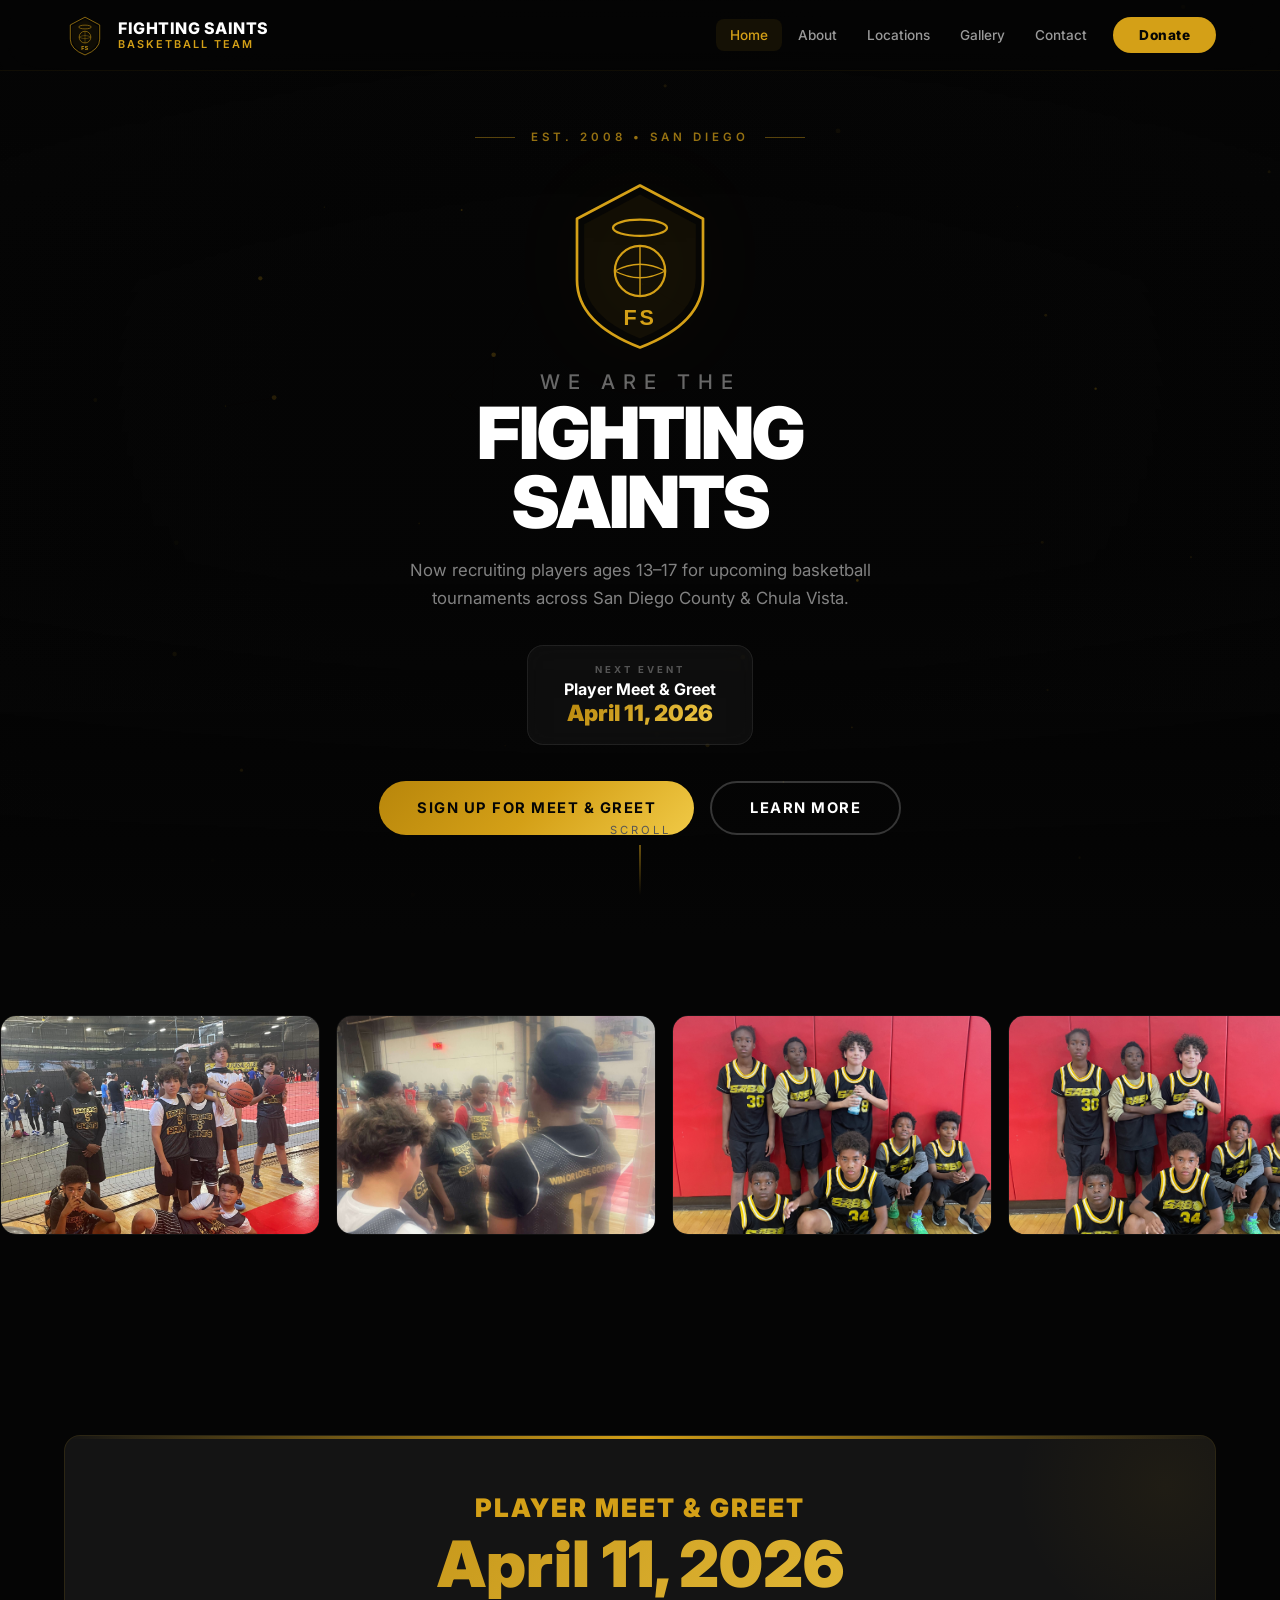
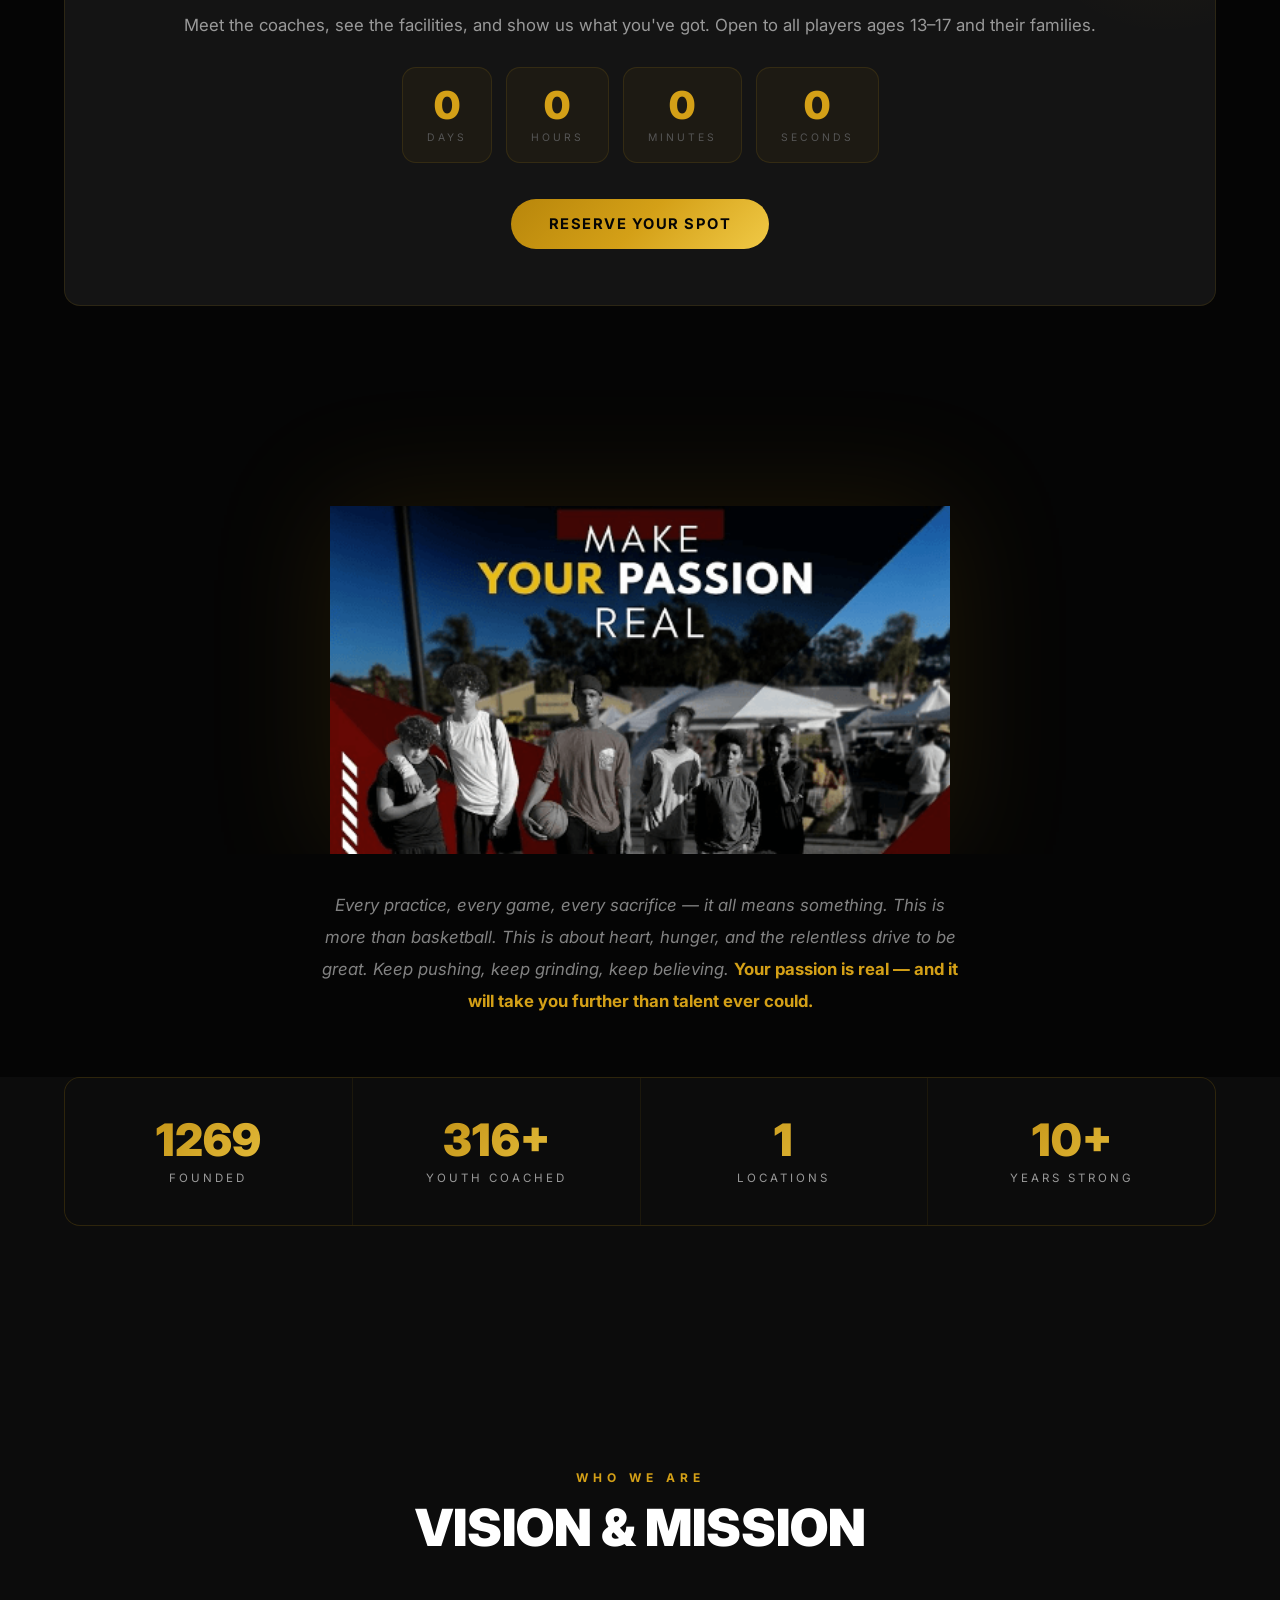
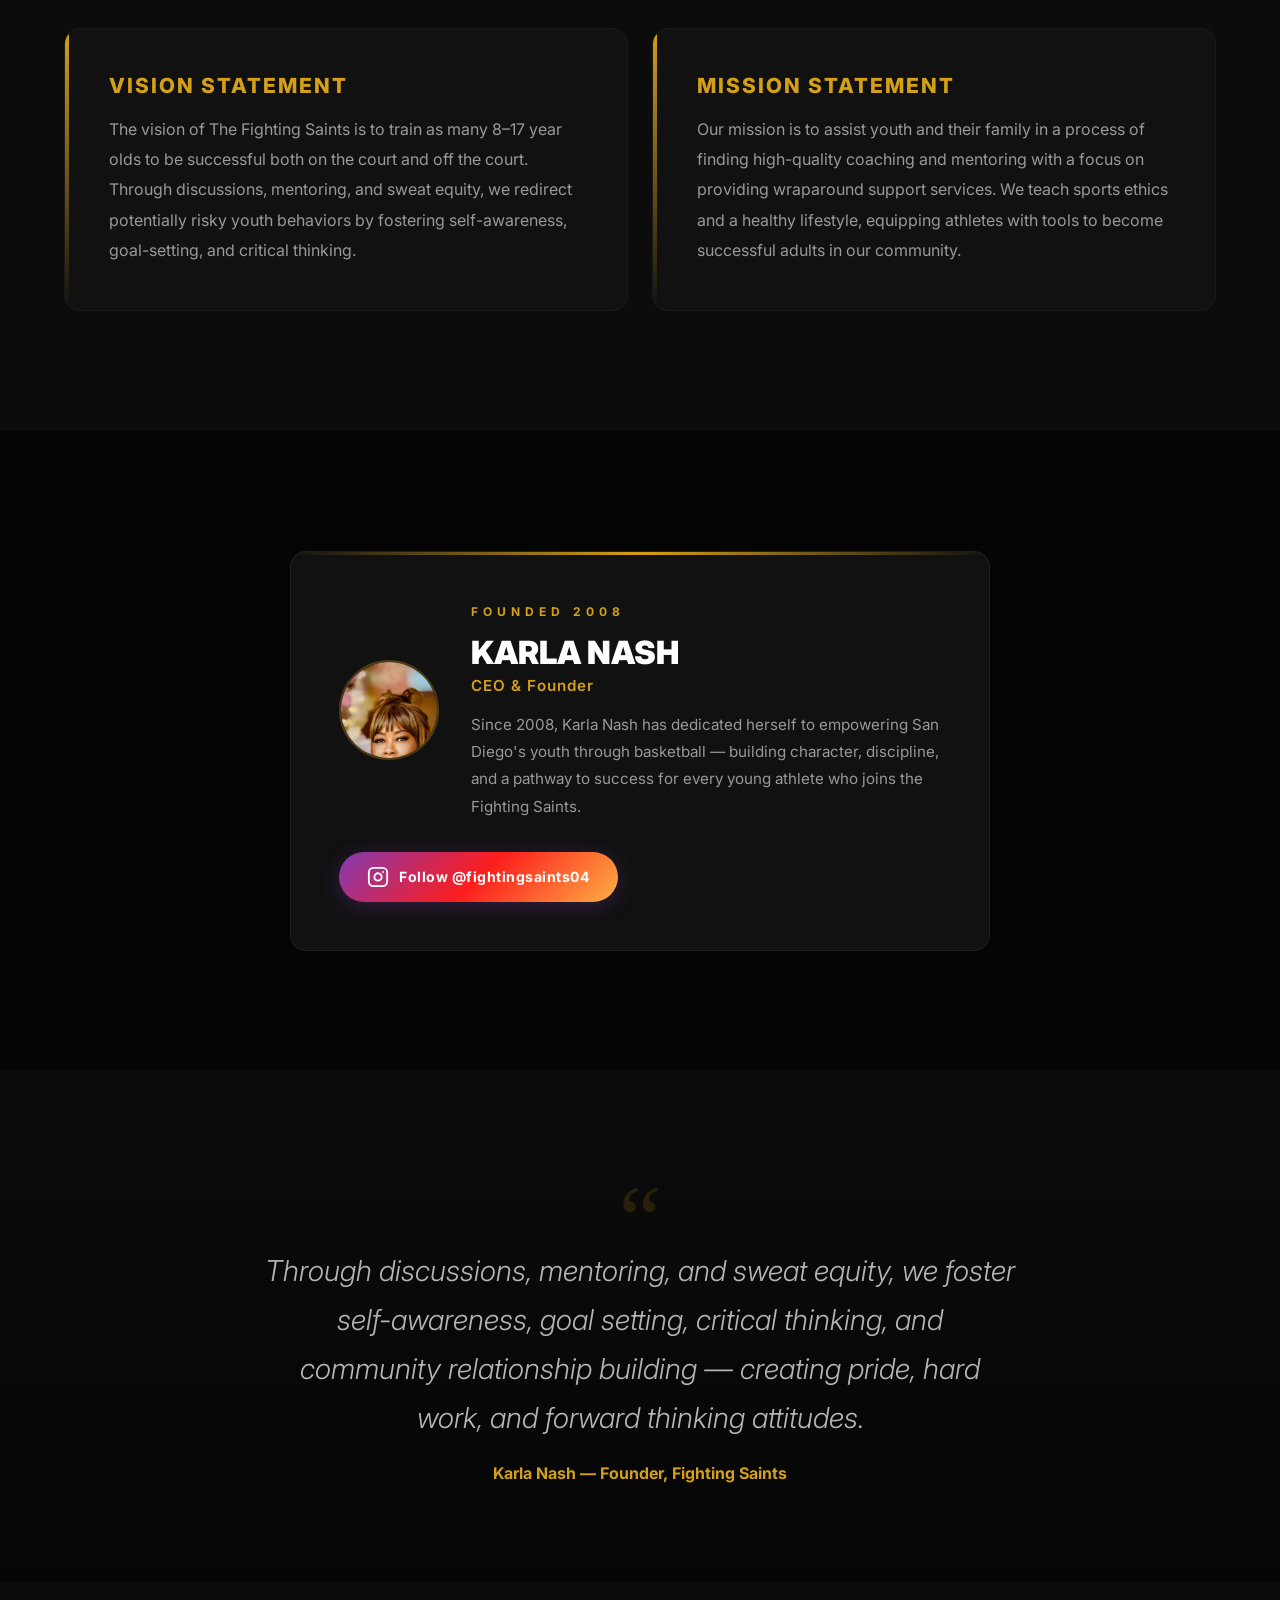
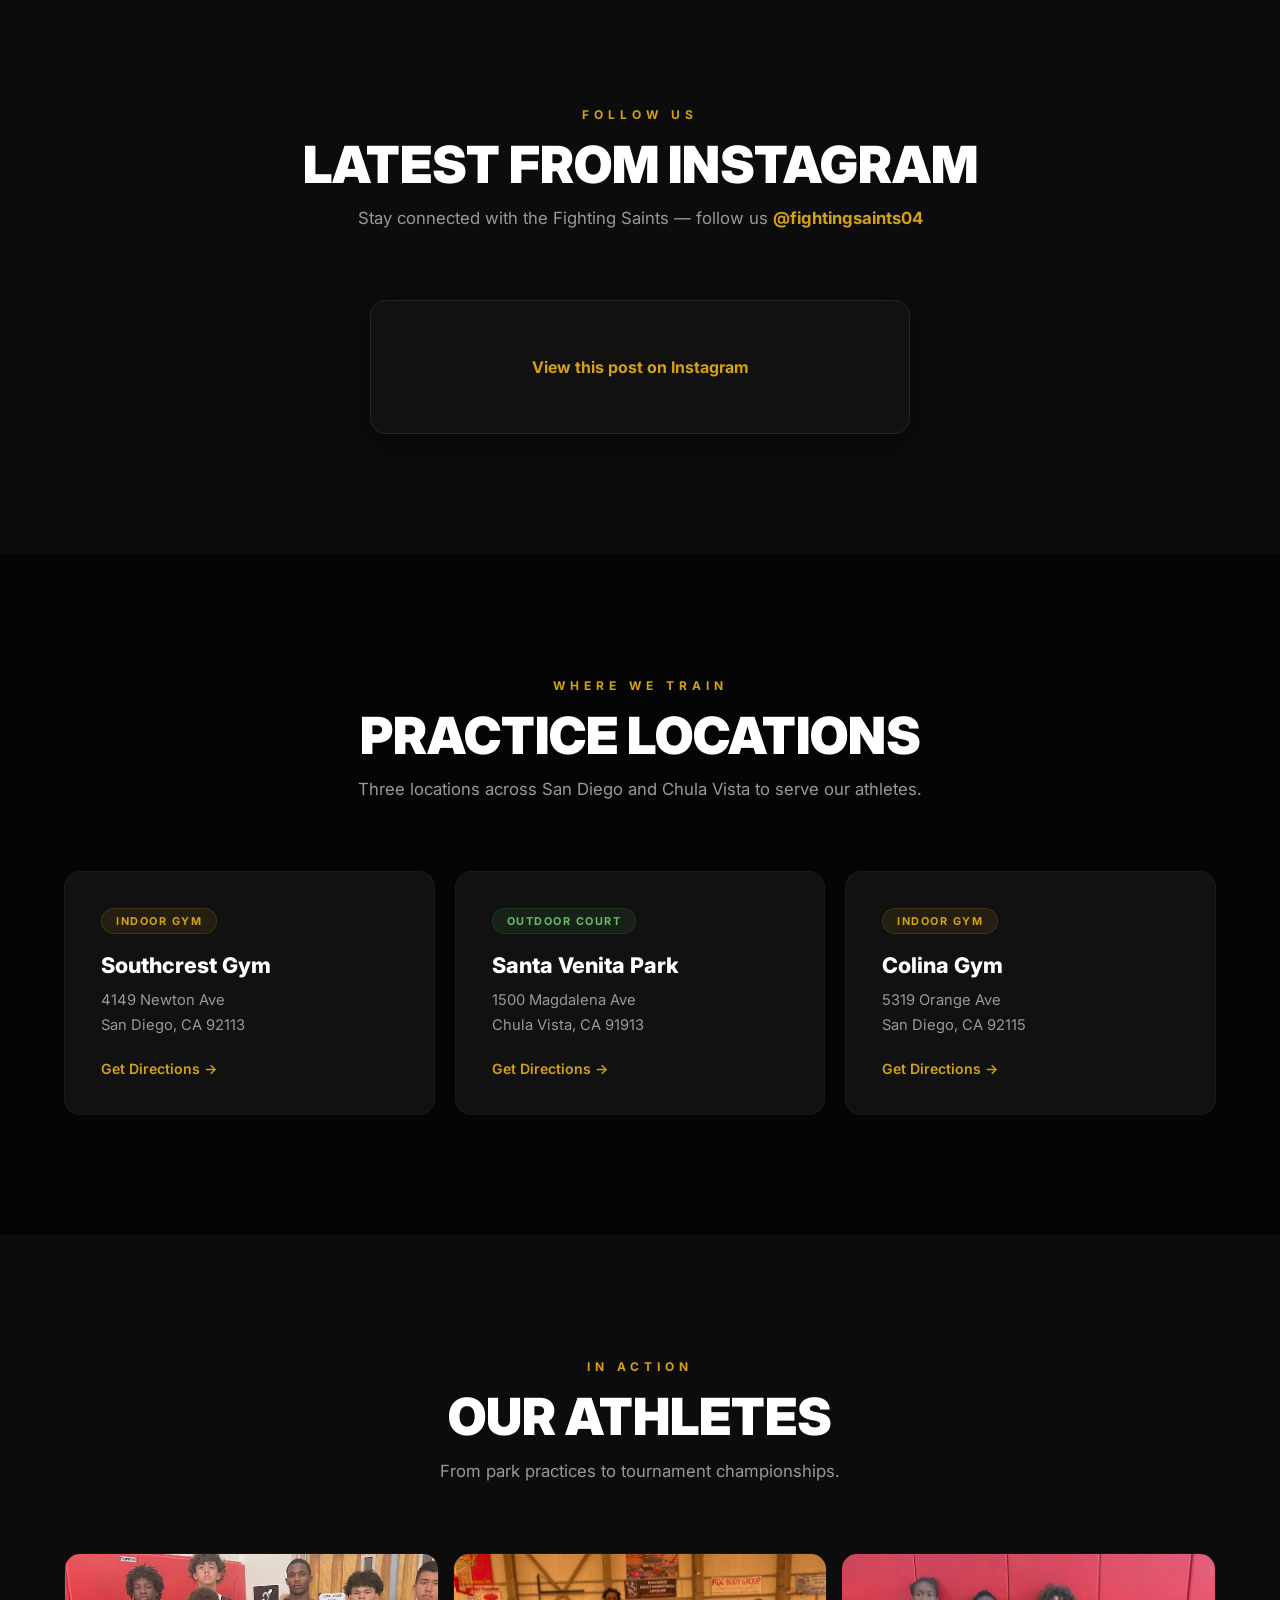
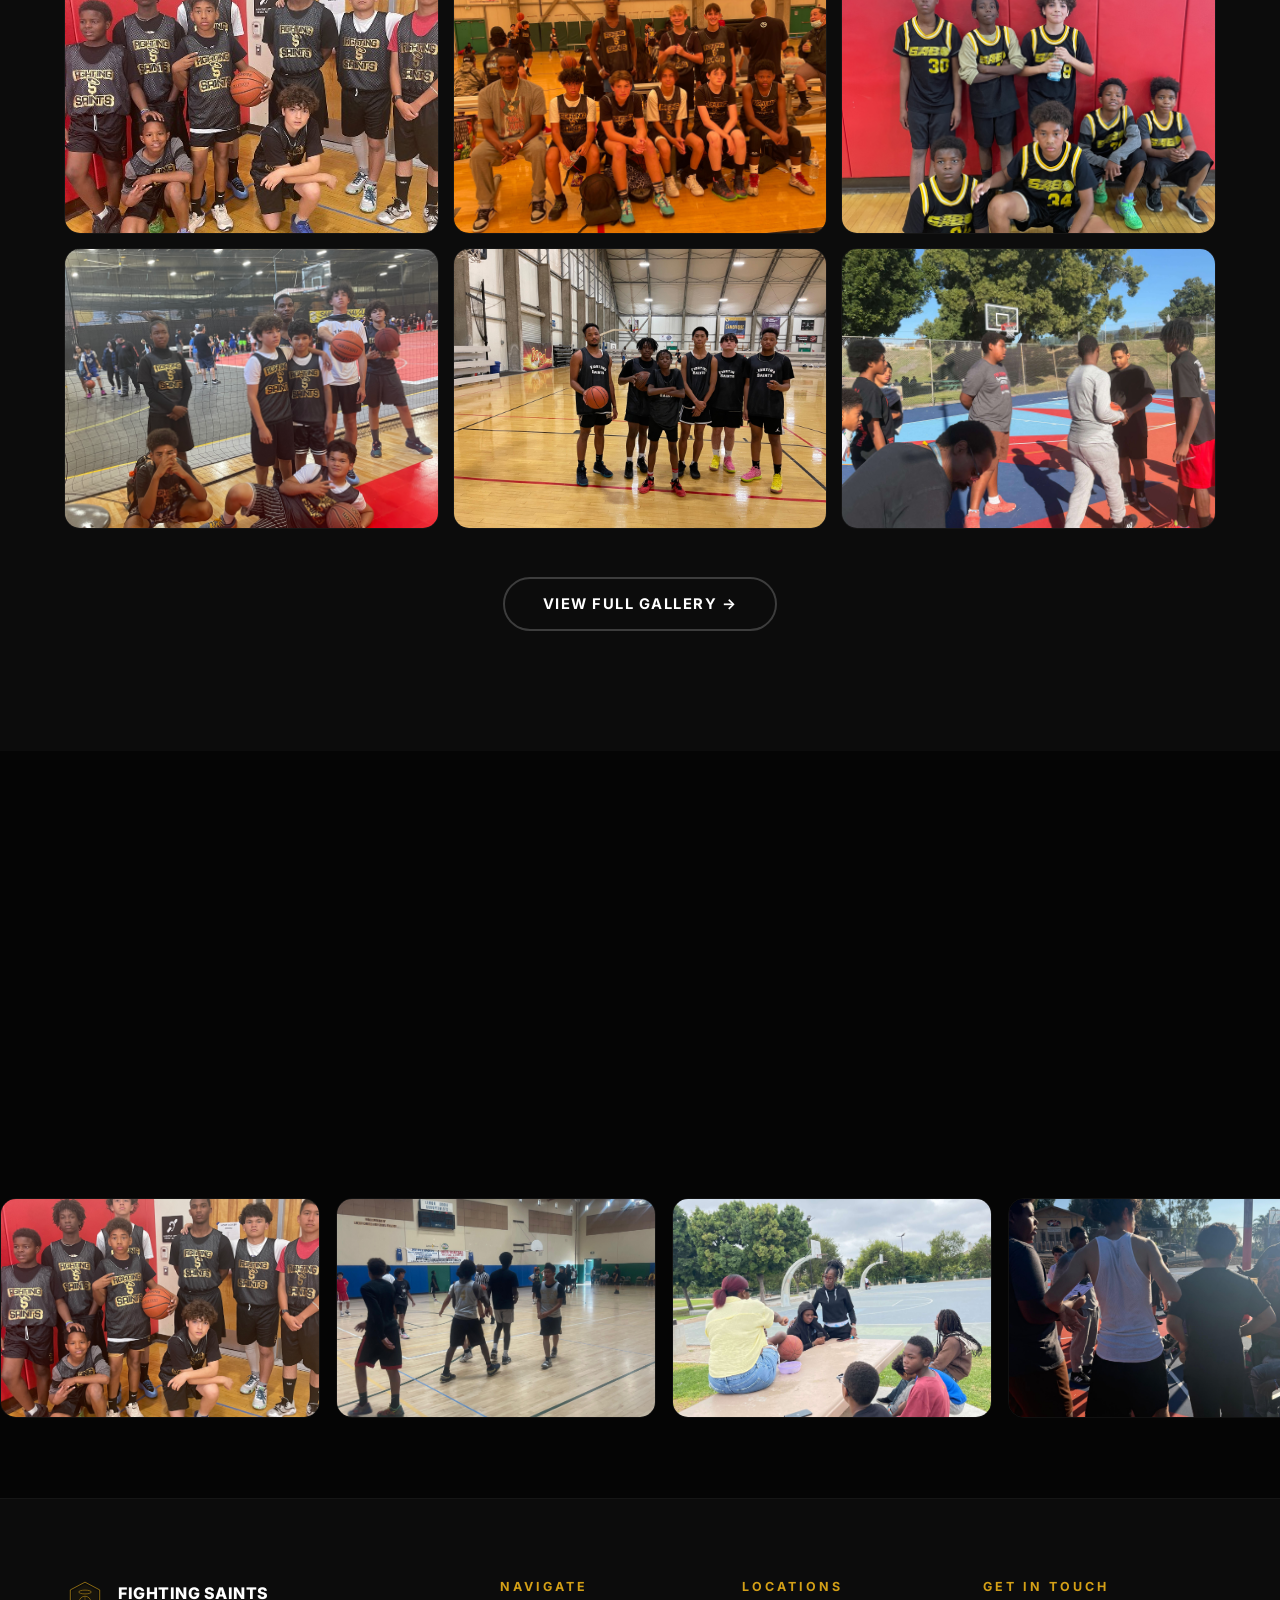
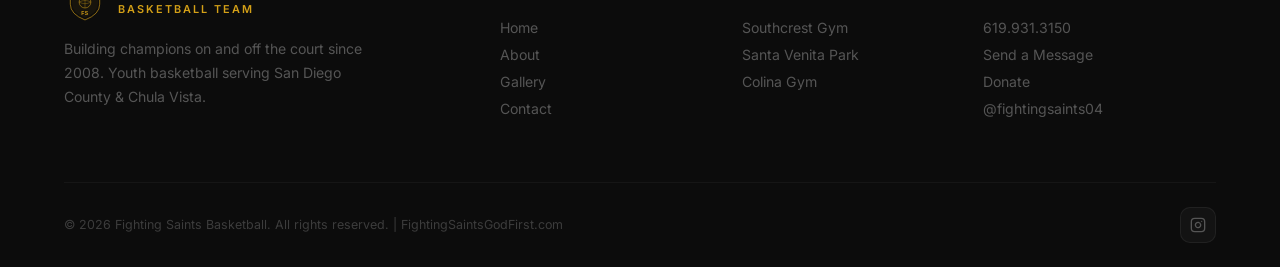
==== commit cd8f8321: "Full website update - new images, bug fixes, performance optimization Co-Authored-By: Claude Opus 4." ====
--- a/index.html
+++ b/index.html
@@ -6,20 +6,21 @@
   <title>Fighting Saints Basketball | Recruiting Now - San Diego</title>
   <meta name="description" content="Fighting Saints Basketball Team - Now recruiting players ages 13-17 for upcoming tournaments in San Diego County & Chula Vista. Meet & Greet April 11.">
   <link rel="preconnect" href="https://fonts.googleapis.com">
+  <link rel="preconnect" href="https://fonts.gstatic.com" crossorigin>
   <link href="https://fonts.googleapis.com/css2?family=Inter:wght@400;500;600;700;800;900&display=swap" rel="stylesheet">
   <link rel="stylesheet" href="css/styles.css">
-  <link rel="icon" href="images/logo.jpeg">
+  <link rel="icon" href="images/logo-nav.svg" type="image/svg+xml">
+  <link rel="preload" as="video" href="images/videos/video-1.mp4">
 </head>
 <body>
 
-  <!-- PARTICLE BACKGROUND -->
   <canvas id="particles"></canvas>
 
   <!-- HEADER -->
   <header class="header">
     <nav class="nav">
       <a href="index.html" class="logo">
-        <img src="images/logo.jpeg" alt="Fighting Saints" class="logo-img">
+        <img src="images/logo-nav.svg" alt="Fighting Saints" class="logo-img">
         <div class="logo-text">Fighting Saints<span>Basketball Team</span></div>
       </a>
       <div class="nav-links">
@@ -34,25 +35,40 @@
     </nav>
   </header>
 
-  <!-- ========== HERO ========== -->
+  <!-- ========== HERO WITH VIDEO ========== -->
   <section class="hero">
-    <div class="hero-bg">
-      <div class="hero-bg-img" style="background-image:url('images/tournament/team-photo-2.jpeg');"></div>
-    </div>
+    <div class="hero-video-wrap">
+      <video class="hero-video" autoplay muted loop playsinline preload="auto">
+        <source src="images/videos/video-1.mp4" type="video/mp4">
+      </video>
+      <div class="hero-video-overlay"></div>
+    </div>
+
     <div class="hero-content">
-      <img src="images/logo.jpeg" alt="Fighting Saints" class="hero-logo">
-      <div class="hero-badge"><span class="pulse-dot"></span> Now Recruiting &mdash; San Diego &amp; Chula Vista</div>
-      <h1>Join the<br><span class="gold">Fighting Saints</span></h1>
-      <p class="hero-sub">Building champions on and off the court since 2008. Now recruiting players ages 13&ndash;17 for upcoming basketball tournaments across San Diego County.</p>
-      <div class="hero-cta-box">
-        <div class="label">Player Meet &amp; Greet</div>
-        <div class="date">April 11, 2026</div>
-      </div>
+      <div class="hero-top-line">
+        <span class="hero-line"></span>
+        <span class="hero-est">Est. 2008 &bull; San Diego</span>
+        <span class="hero-line"></span>
+      </div>
+
+      <img src="images/logo-nav.svg" alt="Fighting Saints" class="hero-logo">
+
+      <h1><span class="hero-h1-sub">We Are The</span>Fighting<br>Saints</h1>
+
+      <p class="hero-sub">Now recruiting players ages 13&ndash;17 for upcoming basketball tournaments across San Diego County &amp; Chula Vista.</p>
+
+      <div class="hero-event">
+        <div class="hero-event-label">Next Event</div>
+        <div class="hero-event-name">Player Meet &amp; Greet</div>
+        <div class="hero-event-date">April 11, 2026</div>
+      </div>
+
       <div class="hero-buttons">
         <a href="contact.html" class="btn btn-gold">Sign Up for Meet &amp; Greet</a>
         <a href="#about" class="btn btn-outline">Learn More</a>
       </div>
     </div>
+
     <div class="scroll-indicator">
       <span>Scroll</span>
       <div class="scroll-line"></div>
@@ -62,41 +78,48 @@
   <!-- ========== PHOTO MARQUEE ========== -->
   <div class="marquee-section">
     <div class="marquee-track">
-      <div class="marquee-item"><img src="images/tournament/team-photo-1.jpeg" alt="Team"></div>
-      <div class="marquee-item"><img src="images/weebly/team-adult-league.jpg" alt="Adult League"></div>
-      <div class="marquee-item"><img src="images/park/park-practice-2.jpeg" alt="Park Practice"></div>
-      <div class="marquee-item"><img src="images/weebly/saints-2018.jpg" alt="Saints 2018"></div>
-      <div class="marquee-item"><img src="images/tournament/team-practice.jpeg" alt="Practice"></div>
-      <div class="marquee-item"><img src="images/weebly/team-saints-2.jpg" alt="Team Photo"></div>
-      <div class="marquee-item"><img src="images/weebly/little-saints.jpg" alt="Little Saints"></div>
-      <div class="marquee-item"><img src="images/tournament/team-jerseys.jpeg" alt="Jerseys"></div>
-      <div class="marquee-item"><img src="images/weebly/trophy.jpg" alt="Game Action"></div>
-      <div class="marquee-item"><img src="images/weebly/team-in-gym.jpg" alt="Champions"></div>
-      <div class="marquee-item"><img src="images/park/park-practice-3.jpeg" alt="Outdoor"></div>
-      <div class="marquee-item"><img src="images/weebly/team-photo-old.jpg" alt="Outdoor Team"></div>
-      <!-- duplicate for seamless loop -->
-      <div class="marquee-item"><img src="images/tournament/team-photo-1.jpeg" alt="Team"></div>
-      <div class="marquee-item"><img src="images/weebly/team-adult-league.jpg" alt="Adult League"></div>
-      <div class="marquee-item"><img src="images/park/park-practice-2.jpeg" alt="Park Practice"></div>
-      <div class="marquee-item"><img src="images/weebly/saints-2018.jpg" alt="Saints 2018"></div>
-      <div class="marquee-item"><img src="images/tournament/team-practice.jpeg" alt="Practice"></div>
-      <div class="marquee-item"><img src="images/weebly/team-saints-2.jpg" alt="Team Photo"></div>
-      <div class="marquee-item"><img src="images/weebly/little-saints.jpg" alt="Little Saints"></div>
-      <div class="marquee-item"><img src="images/tournament/team-jerseys.jpeg" alt="Jerseys"></div>
-      <div class="marquee-item"><img src="images/weebly/trophy.jpg" alt="Game Action"></div>
-      <div class="marquee-item"><img src="images/weebly/team-in-gym.jpg" alt="Champions"></div>
-      <div class="marquee-item"><img src="images/park/park-practice-3.jpeg" alt="Outdoor"></div>
-      <div class="marquee-item"><img src="images/weebly/team-photo-old.jpg" alt="Outdoor Team"></div>
+      <div class="marquee-item"><img loading="lazy" src="images/new/team-black-gold-1.jpeg" alt="Black & Gold Team"></div>
+      <div class="marquee-item"><img loading="lazy" src="images/new/saints-huddle.jpeg" alt="Saints Huddle"></div>
+      <div class="marquee-item"><img loading="lazy" src="images/new/team-black-gold-5.jpeg" alt="Team Jerseys"></div>
+      <div class="marquee-item"><img loading="lazy" src="images/new/saints-numbered.jpeg" alt="Saints Numbered Jerseys"></div>
+      <div class="marquee-item"><img loading="lazy" src="images/new/team-black-gold-2.jpeg" alt="Team"></div>
+      <div class="marquee-item"><img loading="lazy" src="images/new/saints-bench.jpeg" alt="Saints on Bench"></div>
+      <div class="marquee-item"><img loading="lazy" src="images/new/team-black-gold-3.jpeg" alt="Team"></div>
+      <div class="marquee-item"><img loading="lazy" src="images/new/saints-mixed-jerseys.jpeg" alt="Saints Team"></div>
+      <div class="marquee-item"><img loading="lazy" src="images/new/team-black-gold-4.jpeg" alt="Team Photo"></div>
+      <div class="marquee-item"><img loading="lazy" src="images/new/tournament-2.jpeg" alt="Tournament"></div>
+      <div class="marquee-item"><img loading="lazy" src="images/new/team-gym.jpeg" alt="Team in Gym"></div>
+      <div class="marquee-item"><img loading="lazy" src="images/new/player-portrait.jpeg" alt="Player"></div>
+      <div class="marquee-item"><img loading="lazy" src="images/new/tournament-action.jpeg" alt="Tournament Action"></div>
+      <div class="marquee-item"><img loading="lazy" src="images/new/team-white-gold.jpeg" alt="Team"></div>
+      <div class="marquee-item"><img loading="lazy" src="images/new/tournament-1.jpeg" alt="Tournament"></div>
+      <div class="marquee-item"><img loading="lazy" src="images/new/park-huddle.jpeg" alt="Park Huddle"></div>
+      <div class="marquee-item"><img loading="lazy" src="images/new/team-black-gold-1.jpeg" alt="Black & Gold Team"></div>
+      <div class="marquee-item"><img loading="lazy" src="images/new/saints-huddle.jpeg" alt="Saints Huddle"></div>
+      <div class="marquee-item"><img loading="lazy" src="images/new/team-black-gold-5.jpeg" alt="Team Jerseys"></div>
+      <div class="marquee-item"><img loading="lazy" src="images/new/saints-numbered.jpeg" alt="Saints Numbered Jerseys"></div>
+      <div class="marquee-item"><img loading="lazy" src="images/new/team-black-gold-2.jpeg" alt="Team"></div>
+      <div class="marquee-item"><img loading="lazy" src="images/new/saints-bench.jpeg" alt="Saints on Bench"></div>
+      <div class="marquee-item"><img loading="lazy" src="images/new/team-black-gold-3.jpeg" alt="Team"></div>
+      <div class="marquee-item"><img loading="lazy" src="images/new/saints-mixed-jerseys.jpeg" alt="Saints Team"></div>
+      <div class="marquee-item"><img loading="lazy" src="images/new/team-black-gold-4.jpeg" alt="Team Photo"></div>
+      <div class="marquee-item"><img loading="lazy" src="images/new/tournament-2.jpeg" alt="Tournament"></div>
+      <div class="marquee-item"><img loading="lazy" src="images/new/team-gym.jpeg" alt="Team in Gym"></div>
+      <div class="marquee-item"><img loading="lazy" src="images/new/player-portrait.jpeg" alt="Player"></div>
+      <div class="marquee-item"><img loading="lazy" src="images/new/tournament-action.jpeg" alt="Tournament Action"></div>
+      <div class="marquee-item"><img loading="lazy" src="images/new/team-white-gold.jpeg" alt="Team"></div>
+      <div class="marquee-item"><img loading="lazy" src="images/new/tournament-1.jpeg" alt="Tournament"></div>
+      <div class="marquee-item"><img loading="lazy" src="images/new/park-huddle.jpeg" alt="Park Huddle"></div>
     </div>
   </div>
 
-  <!-- ========== MEET & GREET ========== -->
+  <!-- ========== COUNTDOWN ========== -->
   <section class="section">
     <div class="container">
       <div class="meet-greet reveal-scale">
         <h3>Player Meet &amp; Greet</h3>
         <div class="date-big">April 11, 2026</div>
-        <p class="details">Come meet the coaches, see our facilities, and show us what you've got.<br>Open to all players ages 13&ndash;17 and their families.</p>
+        <p class="details">Meet the coaches, see the facilities, and show us what you've got. Open to all players ages 13&ndash;17 and their families.</p>
         <div class="countdown">
           <div class="countdown-item"><div class="number">--</div><div class="unit">Days</div></div>
           <div class="countdown-item"><div class="number">--</div><div class="unit">Hours</div></div>
@@ -108,8 +131,20 @@
     </div>
   </section>
 
+  <!-- ========== YOUR PASSION IS REAL ========== -->
+  <section class="passion-banner-section">
+    <div class="passion-clean reveal">
+      <img src="images/new/passion-banner.png" alt="Make Your Passion Real" class="passion-solo-img">
+    </div>
+    <div class="passion-text reveal">
+      <div class="container">
+        <p class="passion-quote">Every practice, every game, every sacrifice &mdash; it all means something. This is more than basketball. This is about heart, hunger, and the relentless drive to be great. Keep pushing, keep grinding, keep believing. <strong>Your passion is real &mdash; and it will take you further than talent ever could.</strong></p>
+      </div>
+    </div>
+  </section>
+
   <!-- ========== STATS ========== -->
-  <section class="section section-dark" style="padding-top: 0;">
+  <section class="section section-dark" style="padding-top:0;">
     <div class="container">
       <div class="stats-bar reveal">
         <div class="stat-item">
@@ -152,24 +187,24 @@
     </div>
   </section>
 
-  <!-- ========== FOUNDER ========== -->
+  <!-- ========== FOUNDER CARD ========== -->
   <section class="section">
     <div class="container">
-      <div class="founder-grid">
-        <div class="founder-image reveal-left">
-          <img src="images/ceo.jpeg" alt="Karla Nash - CEO & Founder of Fighting Saints">
-        </div>
-        <div class="founder-content reveal-right">
-          <div class="section-label">Meet the Founder</div>
-          <h2>Karla Nash</h2>
-          <div class="title">CEO &amp; Founder</div>
-          <p>Since founding the Fighting Saints in 2008, Karla Nash has dedicated herself to empowering San Diego's youth through basketball. Her vision goes beyond the court &mdash; it's about building character, discipline, and a pathway to success for every young athlete.</p>
-          <p>Under her leadership, the Fighting Saints have grown from a small community program into a competitive organization producing champions on the court and leaders in the community. Through pride, hard work, and forward-thinking attitudes, our athletes learn to succeed in every area of life.</p>
-          <div class="founder-stats">
-            <div class="founder-stat"><div class="number">2008</div><div class="label">Founded</div></div>
-            <div class="founder-stat"><div class="number">17+</div><div class="label">Years</div></div>
-            <div class="founder-stat"><div class="number">500+</div><div class="label">Youth Coached</div></div>
+      <div class="founder-card reveal">
+        <div class="founder-card-inner">
+          <div class="founder-card-photo">
+            <img src="images/new/ceo-karla.jpeg" alt="Karla Nash - CEO & Founder">
           </div>
+          <div class="founder-card-text">
+            <div class="section-label">Founded 2008</div>
+            <h2>Karla Nash</h2>
+            <div class="founder-title">CEO &amp; Founder</div>
+            <p>Since 2008, Karla Nash has dedicated herself to empowering San Diego's youth through basketball &mdash; building character, discipline, and a pathway to success for every young athlete who joins the Fighting Saints.</p>
+          </div>
+          <a href="https://www.instagram.com/fightingsaints04" target="_blank" rel="noopener" class="founder-ig-btn">
+            <svg width="22" height="22" viewBox="0 0 24 24" fill="none" stroke="currentColor" stroke-width="2" stroke-linecap="round" stroke-linejoin="round"><rect x="2" y="2" width="20" height="20" rx="5"/><path d="M16 11.37A4 4 0 1 1 12.63 8 4 4 0 0 1 16 11.37z"/><line x1="17.5" y1="6.5" x2="17.51" y2="6.5"/></svg>
+            Follow @fightingsaints04
+          </a>
         </div>
       </div>
     </div>
@@ -184,7 +219,7 @@
     </div>
   </section>
 
-  <!-- ========== INSTAGRAM FEATURE ========== -->
+  <!-- ========== INSTAGRAM ========== -->
   <section class="section section-dark" id="social">
     <div class="container">
       <div class="section-header reveal">
@@ -240,15 +275,15 @@
       <div class="section-header reveal">
         <div class="section-label">In Action</div>
         <h2>Our Athletes</h2>
-        <p>From park practices to tournament championships &mdash; the Fighting Saints bring it every time.</p>
+        <p>From park practices to tournament championships.</p>
       </div>
       <div class="gallery-grid">
-        <div class="gallery-item reveal"><img src="images/weebly/team-adult-league.jpg" alt="Team"><div class="zoom-icon">&#128269;</div></div>
-        <div class="gallery-item reveal"><img src="images/park/park-practice-2.jpeg" alt="Park Practice"><div class="zoom-icon">&#128269;</div></div>
-        <div class="gallery-item reveal"><img src="images/tournament/team-jerseys.jpeg" alt="Team Jerseys"><div class="zoom-icon">&#128269;</div></div>
-        <div class="gallery-item reveal"><img src="images/weebly/saints-2018.jpg" alt="Saints 2018"><div class="zoom-icon">&#128269;</div></div>
-        <div class="gallery-item reveal"><img src="images/weebly/team-saints.jpg" alt="Team"><div class="zoom-icon">&#128269;</div></div>
-        <div class="gallery-item reveal"><img src="images/tournament/team-practice.jpeg" alt="Practice"><div class="zoom-icon">&#128269;</div></div>
+        <div class="gallery-item reveal"><img loading="lazy" src="images/new/team-black-gold-2.jpeg" alt="Black & Gold Team"><div class="zoom-icon">&#128269;</div></div>
+        <div class="gallery-item reveal"><img loading="lazy" src="images/new/tournament-2.jpeg" alt="Tournament"><div class="zoom-icon">&#128269;</div></div>
+        <div class="gallery-item reveal"><img loading="lazy" src="images/new/team-black-gold-5.jpeg" alt="Team Jerseys"><div class="zoom-icon">&#128269;</div></div>
+        <div class="gallery-item reveal"><img loading="lazy" src="images/new/tournament-action.jpeg" alt="Tournament Action"><div class="zoom-icon">&#128269;</div></div>
+        <div class="gallery-item reveal"><img loading="lazy" src="images/new/team-gym.jpeg" alt="Team in Gym"><div class="zoom-icon">&#128269;</div></div>
+        <div class="gallery-item reveal"><img loading="lazy" src="images/new/park-practice.jpeg" alt="Park Practice"><div class="zoom-icon">&#128269;</div></div>
       </div>
       <div style="text-align:center; margin-top:48px;">
         <a href="gallery.html" class="btn btn-outline">View Full Gallery &rarr;</a>
@@ -262,33 +297,40 @@
       <div class="cta-banner reveal">
         <div>
           <h3>Support Our Athletes</h3>
-          <p>Your donation funds equipment, tournament fees, travel, and mentoring programs for San Diego's youth basketball players.</p>
+          <p>Your donation funds equipment, tournament fees, travel, and mentoring programs for San Diego's youth.</p>
         </div>
         <a href="donate.html" class="btn btn-white">Donate Now</a>
       </div>
     </div>
   </section>
 
-  <!-- ========== SECOND MARQUEE (reverse) ========== -->
+  <!-- ========== SECOND MARQUEE ========== -->
   <div class="marquee-section" style="padding-top:0;">
     <div class="marquee-track marquee-track-reverse">
-      <div class="marquee-item"><img src="images/weebly/team-saints.jpg" alt="Team"></div>
-      <div class="marquee-item"><img src="images/tournament/game-action.jpeg" alt="Game"></div>
-      <div class="marquee-item"><img src="images/weebly/team-in-gym.jpg" alt="Gym"></div>
-      <div class="marquee-item"><img src="images/park/park-practice-1.jpeg" alt="Park"></div>
-      <div class="marquee-item"><img src="images/weebly/team-photo-old.jpg" alt="Team"></div>
-      <div class="marquee-item"><img src="images/picnic/picnic-1.jpeg" alt="Picnic"></div>
-      <div class="marquee-item"><img src="images/tournament/team-photo-2.jpeg" alt="Tournament"></div>
-      <div class="marquee-item"><img src="images/weebly/westlake.jpg" alt="Westlake"></div>
-      <!-- duplicate for loop -->
-      <div class="marquee-item"><img src="images/weebly/team-saints.jpg" alt="Team"></div>
-      <div class="marquee-item"><img src="images/tournament/game-action.jpeg" alt="Game"></div>
-      <div class="marquee-item"><img src="images/weebly/team-in-gym.jpg" alt="Gym"></div>
-      <div class="marquee-item"><img src="images/park/park-practice-1.jpeg" alt="Park"></div>
-      <div class="marquee-item"><img src="images/weebly/team-photo-old.jpg" alt="Team"></div>
-      <div class="marquee-item"><img src="images/picnic/picnic-1.jpeg" alt="Picnic"></div>
-      <div class="marquee-item"><img src="images/tournament/team-photo-2.jpeg" alt="Tournament"></div>
-      <div class="marquee-item"><img src="images/weebly/westlake.jpg" alt="Westlake"></div>
+      <div class="marquee-item"><img loading="lazy" src="images/new/team-black-gold-3.jpeg" alt="Team"></div>
+      <div class="marquee-item"><img loading="lazy" src="images/tournament/game-action.jpeg" alt="Game"></div>
+      <div class="marquee-item"><img loading="lazy" src="images/new/community-hangout.jpeg" alt="Community"></div>
+      <div class="marquee-item"><img loading="lazy" src="images/park/park-practice-1.jpeg" alt="Park"></div>
+      <div class="marquee-item"><img loading="lazy" src="images/new/game-action-new.jpeg" alt="Game Action"></div>
+      <div class="marquee-item"><img loading="lazy" src="images/picnic/picnic-1.jpeg" alt="Picnic"></div>
+      <div class="marquee-item"><img loading="lazy" src="images/new/community-gathering.jpeg" alt="Community"></div>
+      <div class="marquee-item"><img loading="lazy" src="images/new/park-practice.jpeg" alt="Park Practice"></div>
+      <div class="marquee-item"><img loading="lazy" src="images/new/team-black-gold-4.jpeg" alt="Team"></div>
+      <div class="marquee-item"><img loading="lazy" src="images/new/tournament-1.jpeg" alt="Tournament"></div>
+      <div class="marquee-item"><img loading="lazy" src="images/new/team-black-gold-5.jpeg" alt="Jerseys"></div>
+      <div class="marquee-item"><img loading="lazy" src="images/new/player-portrait.jpeg" alt="Player"></div>
+      <div class="marquee-item"><img loading="lazy" src="images/new/team-black-gold-3.jpeg" alt="Team"></div>
+      <div class="marquee-item"><img loading="lazy" src="images/tournament/game-action.jpeg" alt="Game"></div>
+      <div class="marquee-item"><img loading="lazy" src="images/new/community-hangout.jpeg" alt="Community"></div>
+      <div class="marquee-item"><img loading="lazy" src="images/park/park-practice-1.jpeg" alt="Park"></div>
+      <div class="marquee-item"><img loading="lazy" src="images/new/game-action-new.jpeg" alt="Game Action"></div>
+      <div class="marquee-item"><img loading="lazy" src="images/picnic/picnic-1.jpeg" alt="Picnic"></div>
+      <div class="marquee-item"><img loading="lazy" src="images/new/community-gathering.jpeg" alt="Community"></div>
+      <div class="marquee-item"><img loading="lazy" src="images/new/park-practice.jpeg" alt="Park Practice"></div>
+      <div class="marquee-item"><img loading="lazy" src="images/new/team-black-gold-4.jpeg" alt="Team"></div>
+      <div class="marquee-item"><img loading="lazy" src="images/new/tournament-1.jpeg" alt="Tournament"></div>
+      <div class="marquee-item"><img loading="lazy" src="images/new/team-black-gold-5.jpeg" alt="Jerseys"></div>
+      <div class="marquee-item"><img loading="lazy" src="images/new/player-portrait.jpeg" alt="Player"></div>
     </div>
   </div>
 
@@ -298,7 +340,7 @@
       <div class="footer-grid">
         <div class="footer-brand">
           <a href="index.html" class="logo">
-            <img src="images/logo.jpeg" alt="Fighting Saints" class="logo-img">
+            <img src="images/logo-nav.svg" alt="Fighting Saints" class="logo-img">
             <div class="logo-text">Fighting Saints<span>Basketball Team</span></div>
           </a>
           <p style="margin-top:16px;">Building champions on and off the court since 2008. Youth basketball serving San Diego County &amp; Chula Vista.</p>
@@ -325,7 +367,7 @@
         </div>
       </div>
       <div class="footer-bottom">
-        <p>&copy; 2026 Fighting Saints Basketball. All rights reserved. Founded by Karla Nash.</p>
+        <p>&copy; 2026 Fighting Saints Basketball. All rights reserved. | FightingSaintsGodFirst.com</p>
         <div class="social-links">
           <a href="https://www.instagram.com/fightingsaints04" target="_blank" rel="noopener" aria-label="Instagram">
             <svg width="16" height="16" viewBox="0 0 24 24" fill="none" stroke="currentColor" stroke-width="2" stroke-linecap="round" stroke-linejoin="round"><rect x="2" y="2" width="20" height="20" rx="5"/><path d="M16 11.37A4 4 0 1 1 12.63 8 4 4 0 0 1 16 11.37z"/><line x1="17.5" y1="6.5" x2="17.51" y2="6.5"/></svg>
@@ -335,9 +377,7 @@
     </div>
   </footer>
 
-  <!-- LIGHTBOX -->
   <div class="lightbox"><div class="lightbox-close">&times;</div><div class="lightbox-content"></div></div>
-
   <script src="js/main.js"></script>
 </body>
 </html>
--- a/css/styles.css
+++ b/css/styles.css
@@ -65,9 +65,8 @@
 
 .logo { display: flex; align-items: center; gap: 12px; }
 .logo-img {
-  width: 46px; height: 46px; border-radius: 12px;
-  object-fit: cover; border: 2px solid var(--gold);
-  box-shadow: 0 0 15px rgba(212,160,23,0.2);
+  width: 42px; height: 42px; border-radius: 0;
+  object-fit: contain; border: none;
 }
 .logo-text {
   font-size: 1rem; font-weight: 800; color: var(--white);
@@ -96,92 +95,92 @@
 }
 .menu-toggle span { width: 24px; height: 2px; background: var(--gold); border-radius: 2px; transition: var(--transition); }
 
-/* ===== HERO ===== */
+/* ===== HERO WITH VIDEO ===== */
 .hero {
   position: relative; min-height: 100vh;
   display: flex; align-items: center; justify-content: center;
   text-align: center; overflow: hidden;
 }
-.hero-bg {
-  position: absolute; inset: 0; z-index: 1;
-}
-.hero-bg-img {
+
+.hero-video-wrap {
+  position: absolute; inset: 0; z-index: 0;
+}
+.hero-video {
+  width: 100%; height: 100%;
+  object-fit: cover;
+  filter: brightness(0.35) contrast(1.15) saturate(0.7);
+  will-change: transform;
+}
+.hero-video-overlay {
   position: absolute; inset: 0;
-  background: url('') center/cover no-repeat;
-  filter: brightness(0.15);
-}
-.hero-bg::after {
-  content: ''; position: absolute; inset: 0;
   background:
-    radial-gradient(ellipse at 30% 40%, rgba(212,160,23,0.12) 0%, transparent 55%),
-    radial-gradient(ellipse at 70% 60%, rgba(212,160,23,0.08) 0%, transparent 55%),
-    linear-gradient(180deg, rgba(5,5,5,0.6) 0%, var(--black) 100%);
+    linear-gradient(180deg, rgba(5,5,5,0.4) 0%, rgba(5,5,5,0.1) 30%, rgba(5,5,5,0.15) 60%, rgba(5,5,5,0.8) 90%, var(--black) 100%),
+    radial-gradient(ellipse at center, transparent 40%, rgba(5,5,5,0.3) 100%);
 }
 
 .hero-content {
   position: relative; z-index: 2;
-  padding: 140px 24px 100px; max-width: 950px;
+  padding: 130px 24px 100px; max-width: 850px;
+}
+
+/* Hero top line */
+.hero-top-line {
+  display: flex; align-items: center; justify-content: center; gap: 16px;
+  margin-bottom: 28px;
+}
+.hero-line { width: 40px; height: 1px; background: var(--gold); opacity: 0.4; }
+.hero-est {
+  font-size: 0.72rem; font-weight: 600; color: var(--gold);
+  letter-spacing: 4px; text-transform: uppercase; opacity: 0.7;
 }
 
 .hero-logo {
-  width: 130px; height: 130px; border-radius: 28px;
-  object-fit: cover; margin: 0 auto 36px;
-  border: 3px solid rgba(212,160,23,0.5);
-  box-shadow: 0 0 60px rgba(212,160,23,0.2), 0 0 120px rgba(212,160,23,0.08);
-  animation: logoPulse 4s ease-in-out infinite;
-}
-@keyframes logoPulse {
-  0%, 100% { box-shadow: 0 0 60px rgba(212,160,23,0.2), 0 0 120px rgba(212,160,23,0.08); }
-  50% { box-shadow: 0 0 80px rgba(212,160,23,0.35), 0 0 160px rgba(212,160,23,0.12); }
-}
-
-.hero-badge {
-  display: inline-flex; align-items: center; gap: 8px;
-  background: var(--gold-subtle); color: var(--gold);
-  padding: 10px 28px; border-radius: 50px;
-  font-size: 0.78rem; font-weight: 700; letter-spacing: 3px; text-transform: uppercase;
-  margin-bottom: 28px; border: 1px solid rgba(212,160,23,0.2);
-  animation: badgeGlow 3s ease-in-out infinite;
-}
-.hero-badge .pulse-dot {
-  width: 8px; height: 8px; background: var(--gold); border-radius: 50%;
-  animation: pulseDot 2s ease-in-out infinite;
-}
-@keyframes pulseDot {
-  0%, 100% { opacity: 1; transform: scale(1); }
-  50% { opacity: 0.4; transform: scale(0.7); }
-}
-@keyframes badgeGlow {
-  0%, 100% { box-shadow: none; }
-  50% { box-shadow: 0 0 20px rgba(212,160,23,0.15); }
+  width: 180px; height: 180px; border-radius: 0;
+  object-fit: contain; margin: 0 auto 20px;
+  border: none;
+  filter: drop-shadow(0 0 40px rgba(212,160,23,0.15));
 }
 
 .hero h1 {
-  font-size: clamp(3rem, 7vw, 5.5rem); font-weight: 900;
-  line-height: 1.02; margin-bottom: 24px;
+  font-size: clamp(2.6rem, 6vw, 4.5rem); font-weight: 900;
+  line-height: 0.95; margin-bottom: 20px;
   text-transform: uppercase; letter-spacing: -2px;
-}
-.hero h1 .gold {
-  color: var(--gold);
-  text-shadow: 0 0 60px rgba(212,160,23,0.25);
+  color: var(--white);
+}
+.hero-h1-sub {
+  display: block; font-size: 0.28em; font-weight: 500;
+  letter-spacing: 8px; color: rgba(255,255,255,0.4);
+  margin-bottom: 8px; text-transform: uppercase;
+}
+.hero h1 br + * { /* Saints line */
   background: linear-gradient(135deg, var(--gold-dark), var(--gold-light));
-  -webkit-background-clip: text; -webkit-text-fill-color: transparent;
-  background-clip: text;
+  -webkit-background-clip: text; -webkit-text-fill-color: transparent; background-clip: text;
 }
 
 .hero-sub {
-  font-size: 1.2rem; color: rgba(255,255,255,0.55);
-  max-width: 620px; margin: 0 auto 28px; line-height: 1.7;
-}
-
-.hero-cta-box {
-  background: rgba(212,160,23,0.06); border: 1px solid rgba(212,160,23,0.15);
-  border-radius: var(--radius); padding: 20px 40px;
+  font-size: 1.05rem; color: rgba(255,255,255,0.5);
+  max-width: 540px; margin: 0 auto 32px; line-height: 1.7;
+  font-weight: 400;
+}
+
+/* Hero event pill */
+.hero-event {
   display: inline-block; margin-bottom: 36px;
+  background: rgba(255,255,255,0.04);
+  border: 1px solid rgba(255,255,255,0.08);
+  border-radius: var(--radius); padding: 18px 36px;
   backdrop-filter: blur(10px);
 }
-.hero-cta-box .label { font-size: 0.75rem; color: var(--gray); letter-spacing: 2px; text-transform: uppercase; }
-.hero-cta-box .date { font-size: 1.8rem; font-weight: 900; color: var(--gold); }
+.hero-event-label {
+  font-size: 0.6rem; font-weight: 700; color: var(--gray-dark);
+  letter-spacing: 3px; text-transform: uppercase; margin-bottom: 4px;
+}
+.hero-event-name { font-size: 1rem; font-weight: 700; color: var(--white); }
+.hero-event-date {
+  font-size: 1.4rem; font-weight: 900;
+  background: linear-gradient(135deg, var(--gold-dark), var(--gold-light));
+  -webkit-background-clip: text; -webkit-text-fill-color: transparent; background-clip: text;
+}
 
 .hero-buttons { display: flex; gap: 16px; justify-content: center; flex-wrap: wrap; }
 
@@ -244,6 +243,7 @@
 .marquee-track {
   display: flex; gap: 16px; width: max-content;
   animation: marquee 40s linear infinite;
+  will-change: transform;
 }
 .marquee-track:hover { animation-play-state: paused; }
 
@@ -363,37 +363,83 @@
 }
 .location-card .map-link:hover { color: var(--gold-light); gap: 10px; }
 
-/* ===== FOUNDER ===== */
-.founder-grid { display: grid; grid-template-columns: 420px 1fr; gap: 72px; align-items: center; }
-.founder-image { position: relative; }
-.founder-image img {
-  width: 100%; height: 520px; object-fit: cover; object-position: top;
-  border-radius: var(--radius); border: 2px solid rgba(212,160,23,0.2);
-}
-.founder-image::before {
-  content: ''; position: absolute; inset: -2px; border-radius: var(--radius);
-  background: linear-gradient(135deg, var(--gold), transparent 50%);
-  z-index: -1; opacity: 0.3;
-}
-.founder-image::after {
-  content: ''; position: absolute; bottom: -16px; right: -16px;
-  width: 140px; height: 140px; border: 2px solid rgba(212,160,23,0.2);
-  border-radius: var(--radius); z-index: -1;
-}
-.founder-content .section-label { text-align: left; }
-.founder-content h2 { font-size: 2.8rem; font-weight: 900; margin-bottom: 6px; text-transform: uppercase; }
-.founder-content .title { color: var(--gold); font-weight: 600; font-size: 1.1rem; margin-bottom: 28px; letter-spacing: 1px; }
-.founder-content p { color: var(--gray); font-size: 1.02rem; margin-bottom: 16px; line-height: 1.8; }
-.founder-stats {
-  display: flex; gap: 40px; margin-top: 36px; padding-top: 36px;
-  border-top: 1px solid rgba(255,255,255,0.06);
-}
-.founder-stat .number {
-  font-size: 2.2rem; font-weight: 900; line-height: 1;
-  background: linear-gradient(135deg, var(--gold-dark), var(--gold-light));
-  -webkit-background-clip: text; -webkit-text-fill-color: transparent; background-clip: text;
-}
-.founder-stat .label { font-size: 0.72rem; color: var(--gray-dark); text-transform: uppercase; letter-spacing: 2px; margin-top: 6px; }
+/* ===== FOUNDER CARD ===== */
+.founder-card {
+  max-width: 700px; margin: 0 auto;
+  background: var(--black-card); border: 1px solid rgba(255,255,255,0.06);
+  border-radius: var(--radius); overflow: hidden;
+  position: relative; transition: var(--transition);
+}
+.founder-card::before {
+  content: ''; position: absolute; top: 0; left: 0; width: 100%; height: 3px;
+  background: linear-gradient(90deg, transparent, var(--gold), transparent);
+}
+.founder-card:hover { border-color: rgba(212,160,23,0.15); box-shadow: 0 20px 60px rgba(0,0,0,0.3); }
+.founder-card-inner { padding: 48px; display: flex; align-items: center; justify-content: space-between; gap: 32px; flex-wrap: wrap; }
+.founder-card-text { flex: 1; min-width: 260px; }
+.founder-card-text .section-label { text-align: left; }
+.founder-card-text h2 { font-size: 2rem; font-weight: 900; text-transform: uppercase; margin-bottom: 4px; }
+.founder-title { color: var(--gold); font-weight: 600; font-size: 0.95rem; margin-bottom: 16px; letter-spacing: 1px; }
+.founder-card-text p { color: var(--gray); font-size: 0.95rem; line-height: 1.8; }
+.founder-ig-btn {
+  display: inline-flex; align-items: center; gap: 10px;
+  background: linear-gradient(135deg, #833ab4, #fd1d1d, #fcb045);
+  color: var(--white); font-weight: 700; font-size: 0.88rem;
+  padding: 14px 28px; border-radius: 50px;
+  letter-spacing: 0.5px; transition: var(--transition); white-space: nowrap;
+  box-shadow: 0 4px 20px rgba(131,58,180,0.3);
+}
+.founder-ig-btn:hover { transform: translateY(-3px) scale(1.03); box-shadow: 0 8px 30px rgba(131,58,180,0.4); }
+
+/* ===== PASSION BANNER ===== */
+.passion-banner-section {
+  position: relative;
+  z-index: 1;
+  background: var(--black);
+}
+.passion-clean {
+  text-align: center;
+  padding: 80px 24px 0;
+}
+.passion-solo-img {
+  max-width: 620px;
+  width: 85%;
+  margin: 0 auto;
+  display: block;
+  filter: drop-shadow(0 0 60px rgba(212,160,23,0.12));
+}
+.passion-text {
+  background: var(--black);
+  padding: 36px 0 60px;
+  text-align: center;
+}
+.passion-quote {
+  font-size: 1.05rem;
+  color: rgba(255,255,255,0.5);
+  line-height: 1.9;
+  max-width: 650px;
+  margin: 0 auto;
+  font-style: italic;
+}
+.passion-quote strong {
+  color: var(--gold);
+  font-style: normal;
+  font-weight: 700;
+}
+
+/* ===== FOUNDER PHOTO ===== */
+.founder-card-photo {
+  width: 100px; height: 100px;
+  border-radius: 50%;
+  overflow: hidden;
+  border: 2px solid rgba(212,160,23,0.3);
+  flex-shrink: 0;
+}
+.founder-card-photo img {
+  width: 100%; height: 100%;
+  object-fit: cover;
+  object-position: top center;
+}
 
 /* ===== VISION / MISSION ===== */
 .vm-grid { display: grid; grid-template-columns: 1fr 1fr; gap: 24px; }
@@ -604,13 +650,13 @@
 }
 
 /* ===== SCROLL REVEAL ===== */
-.reveal { opacity: 0; transform: translateY(50px); transition: opacity 0.8s ease, transform 0.8s ease; }
+.reveal { opacity: 0; transform: translateY(30px); transition: opacity 0.5s ease, transform 0.5s ease; }
 .reveal.visible { opacity: 1; transform: translateY(0); }
-.reveal-left { opacity: 0; transform: translateX(-60px); transition: opacity 0.8s ease, transform 0.8s ease; }
+.reveal-left { opacity: 0; transform: translateX(-30px); transition: opacity 0.5s ease, transform 0.5s ease; }
 .reveal-left.visible { opacity: 1; transform: translateX(0); }
-.reveal-right { opacity: 0; transform: translateX(60px); transition: opacity 0.8s ease, transform 0.8s ease; }
+.reveal-right { opacity: 0; transform: translateX(30px); transition: opacity 0.5s ease, transform 0.5s ease; }
 .reveal-right.visible { opacity: 1; transform: translateX(0); }
-.reveal-scale { opacity: 0; transform: scale(0.9); transition: opacity 0.8s ease, transform 0.8s ease; }
+.reveal-scale { opacity: 0; transform: scale(0.95); transition: opacity 0.5s ease, transform 0.5s ease; }
 .reveal-scale.visible { opacity: 1; transform: scale(1); }
 
 /* Stagger children */
@@ -628,8 +674,8 @@
   .nav-links a { width: 100%; padding: 14px 16px; font-size: 1rem; border-bottom: 1px solid rgba(255,255,255,0.03); }
   .nav-links .btn-donate { margin-left: 0; margin-top: 16px; width: 100%; text-align: center; }
   .menu-toggle { display: flex; }
-  .founder-grid { grid-template-columns: 1fr; gap: 40px; }
-  .founder-image img { height: 400px; }
+  .founder-card-inner { flex-direction: column; text-align: center; padding: 36px 28px; }
+  .founder-card-text .section-label { text-align: center; }
   .contact-grid { grid-template-columns: 1fr; gap: 48px; }
   .footer-grid { grid-template-columns: 1fr 1fr; gap: 32px; }
   .cta-banner { flex-direction: column; text-align: center; padding: 40px 28px; }
@@ -639,20 +685,29 @@
   .stats-bar { grid-template-columns: repeat(2, 1fr); }
   .donate-grid { grid-template-columns: 1fr; max-width: 400px; }
   .marquee-item { width: 260px; height: 180px; }
+  .passion-clean { padding: 50px 16px 0; }
+  .passion-solo-img { max-width: 420px; }
+  .passion-text { padding: 24px 0 40px; }
+  .passion-quote { font-size: 0.95rem; }
+  .hero h1 { font-size: 2.4rem; }
 }
 
 @media (max-width: 600px) {
   .section { padding: 80px 0; }
   .hero-content { padding: 120px 16px 80px; }
-  .hero h1 { font-size: 2.4rem; letter-spacing: -1px; }
-  .hero-logo { width: 100px; height: 100px; border-radius: 22px; }
+  .hero h1 { font-size: 2.6rem; letter-spacing: -1px; }
+  .hero-h1-sub { font-size: 0.32em; letter-spacing: 4px; }
+  .hero-logo { width: 130px; height: 130px; }
+  .hero-event { padding: 14px 24px; }
+  .hero-event-date { font-size: 1.1rem; }
+  .hero-top-line .hero-line { width: 24px; }
   .meet-greet { padding: 36px 24px; }
   .meet-greet .date-big { font-size: 2rem; }
   .countdown-item { min-width: 68px; padding: 14px 16px; }
   .countdown-item .number { font-size: 1.7rem; }
   .footer-grid { grid-template-columns: 1fr; }
   .footer-bottom { flex-direction: column; gap: 16px; text-align: center; }
-  .founder-stats { flex-wrap: wrap; gap: 24px; }
+  .founder-card-inner { padding: 28px 20px; }
   .gallery-grid { grid-template-columns: 1fr 1fr; gap: 8px; }
   .stats-bar { grid-template-columns: 1fr 1fr; }
   .scroll-indicator { display: none; }
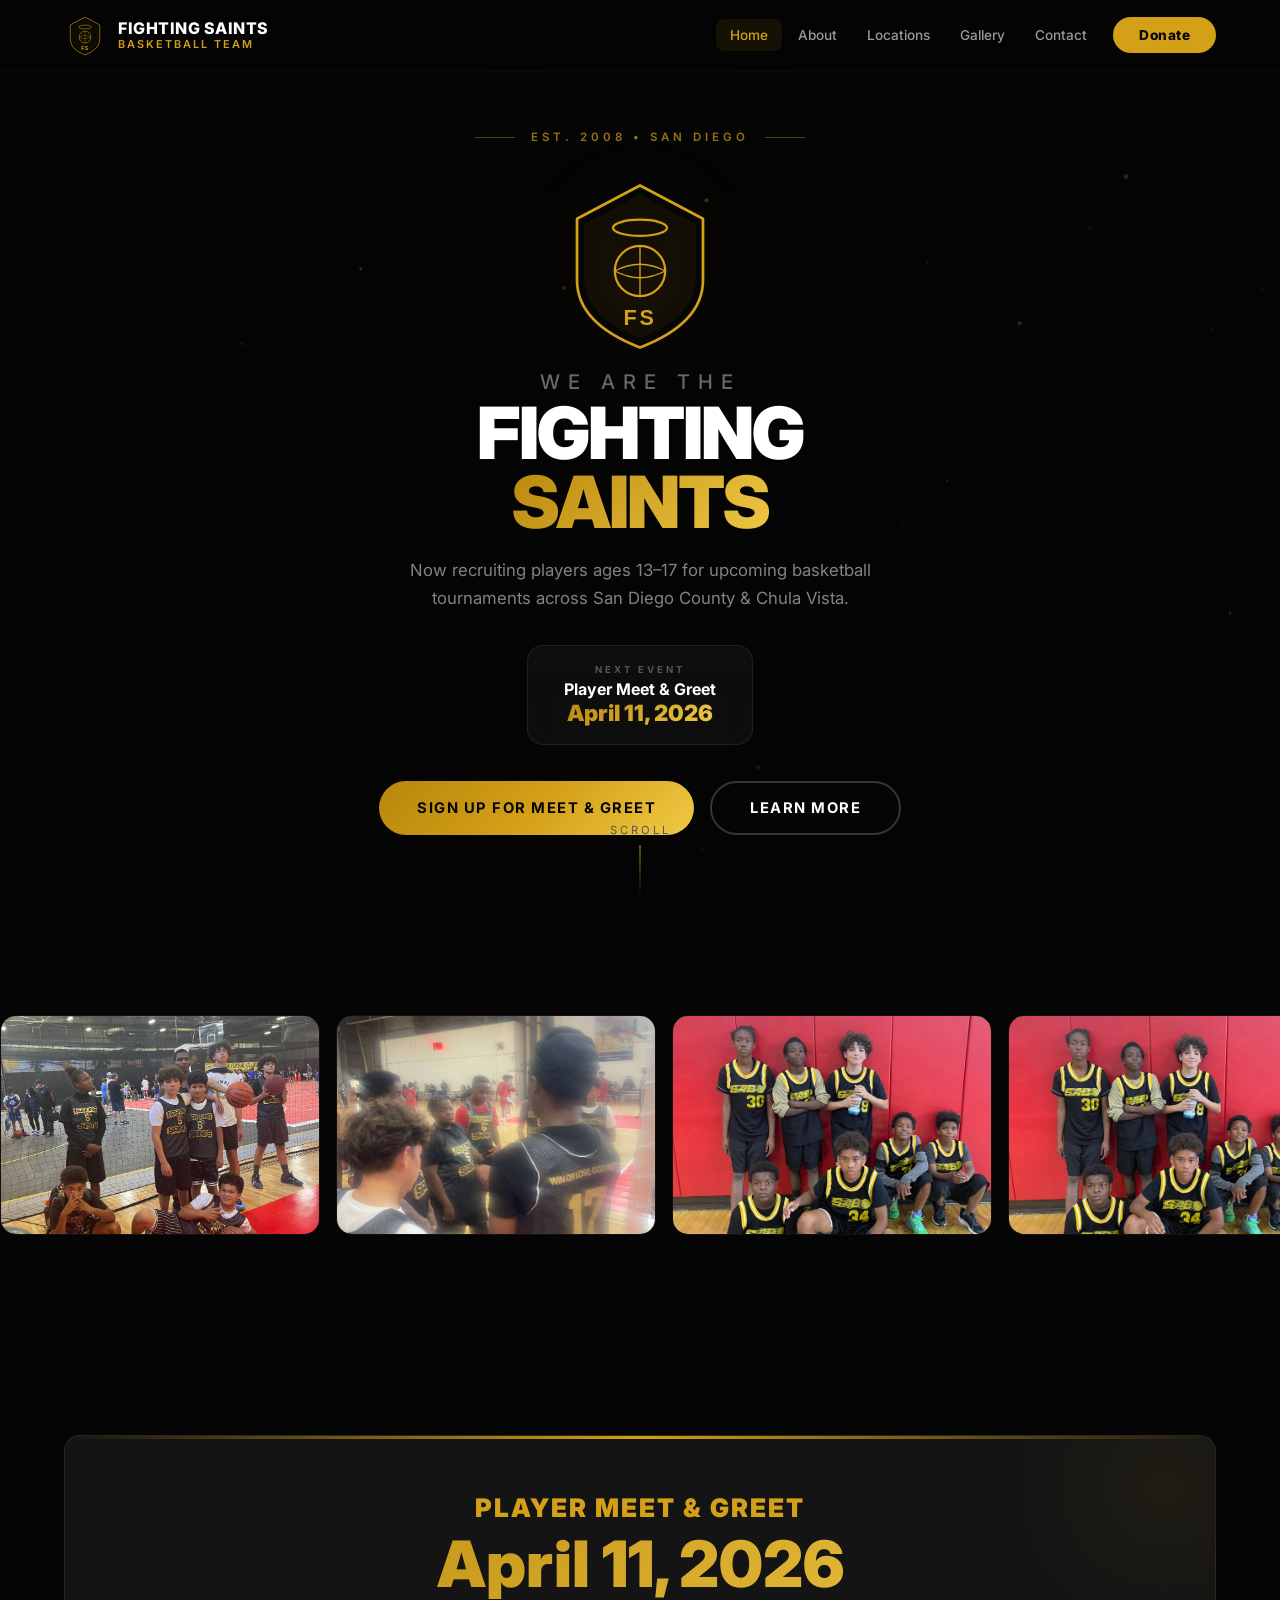
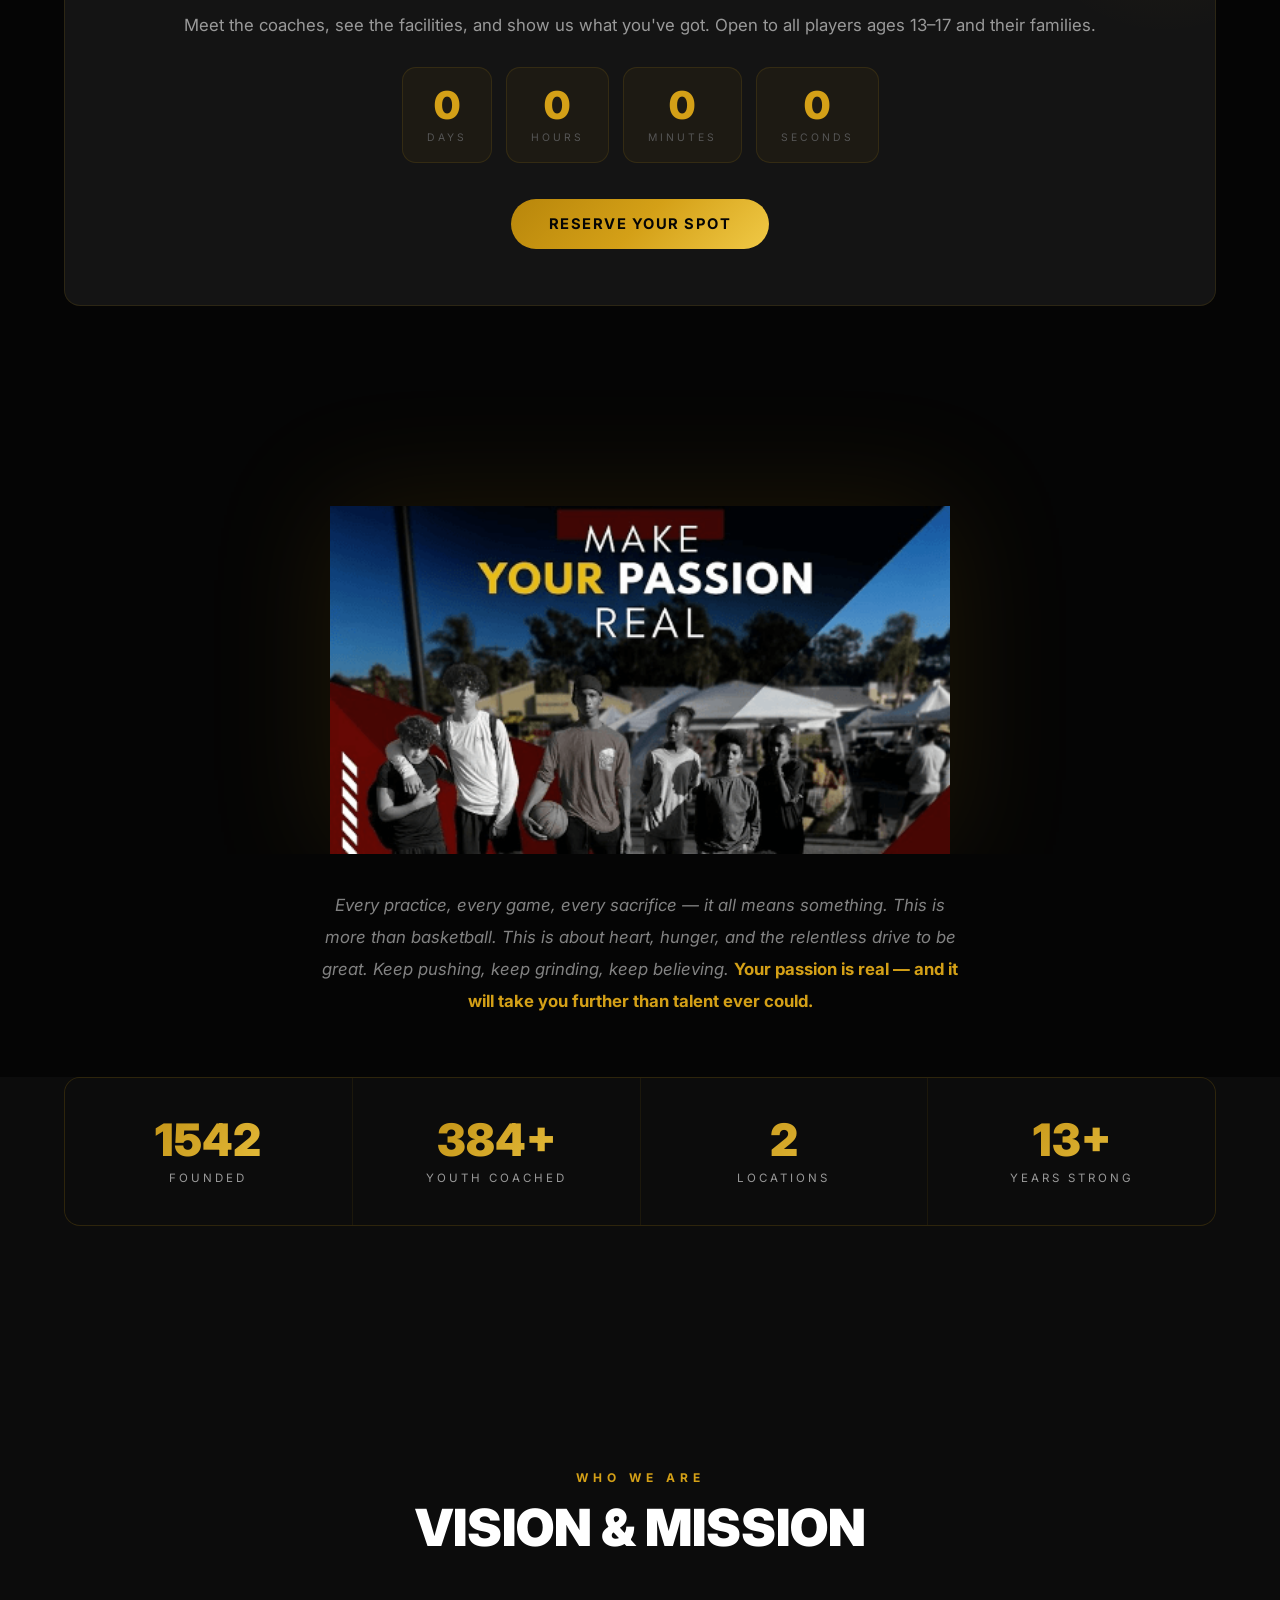
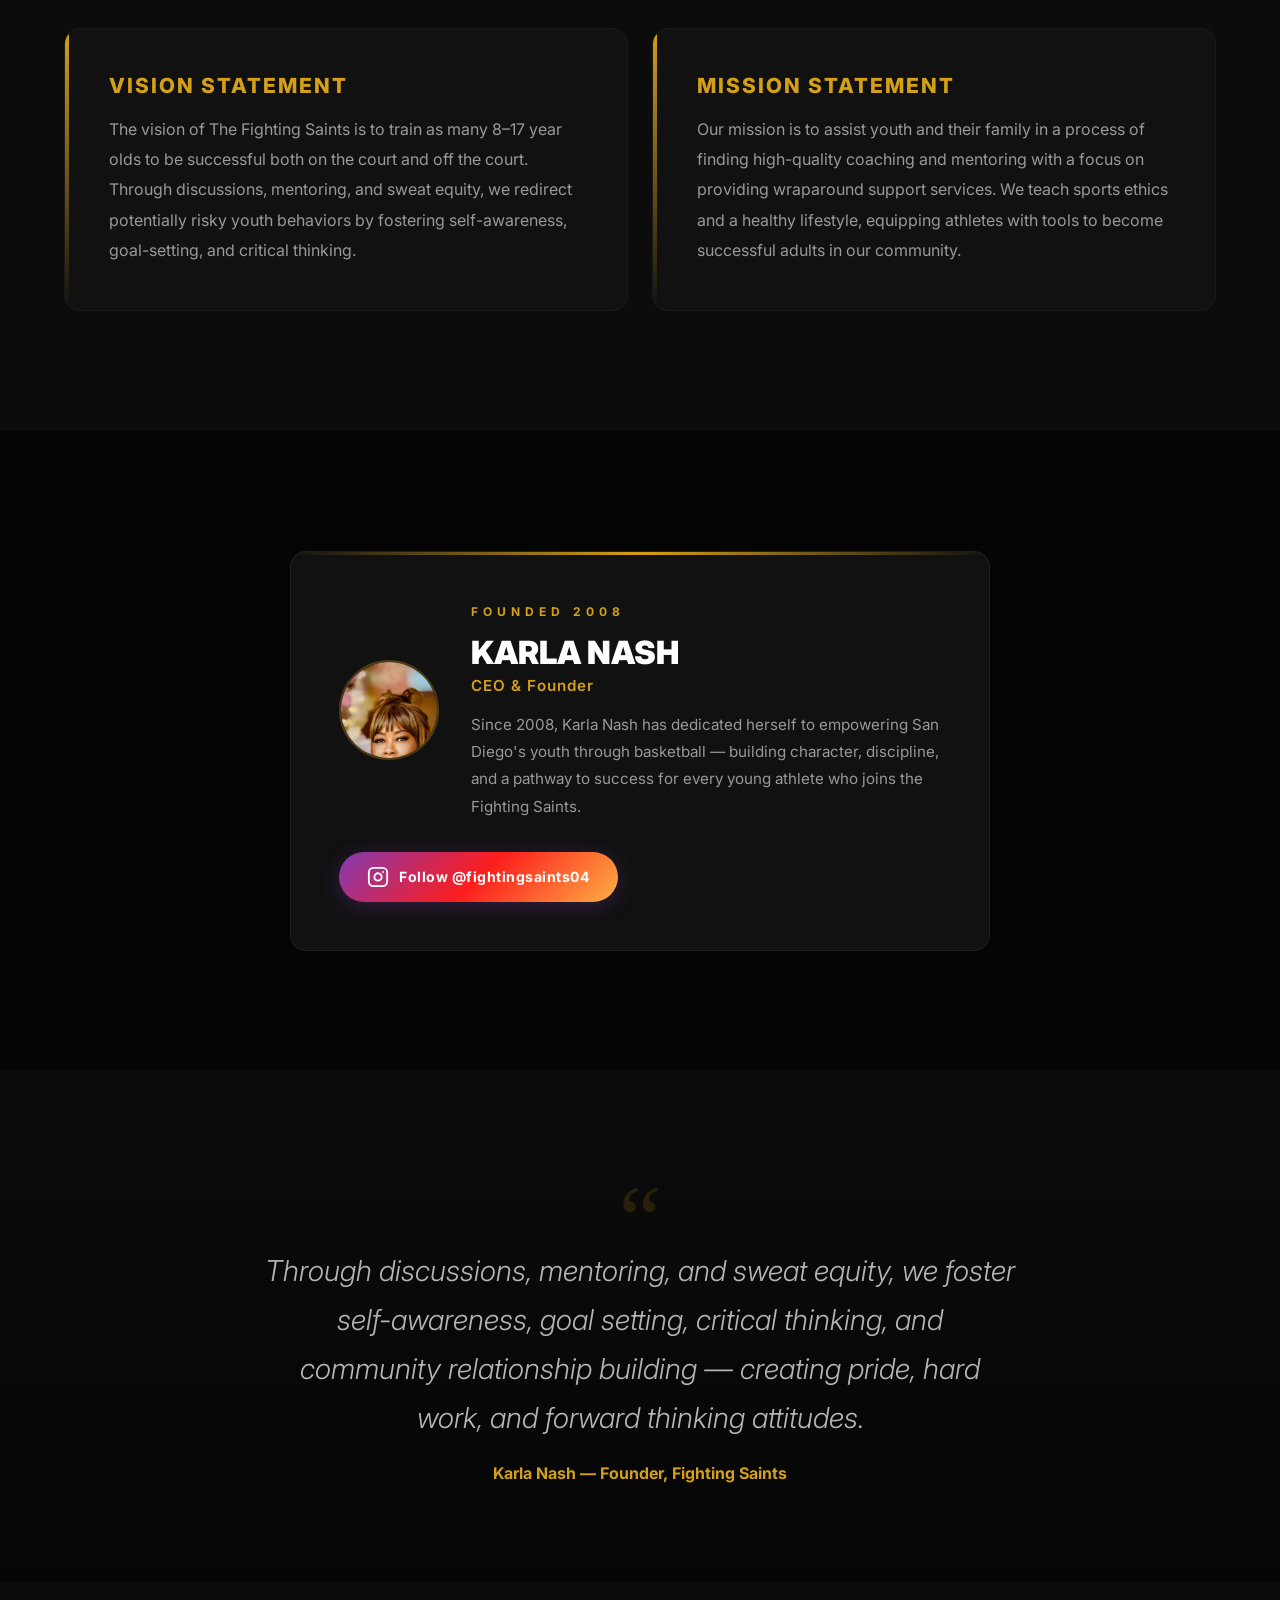
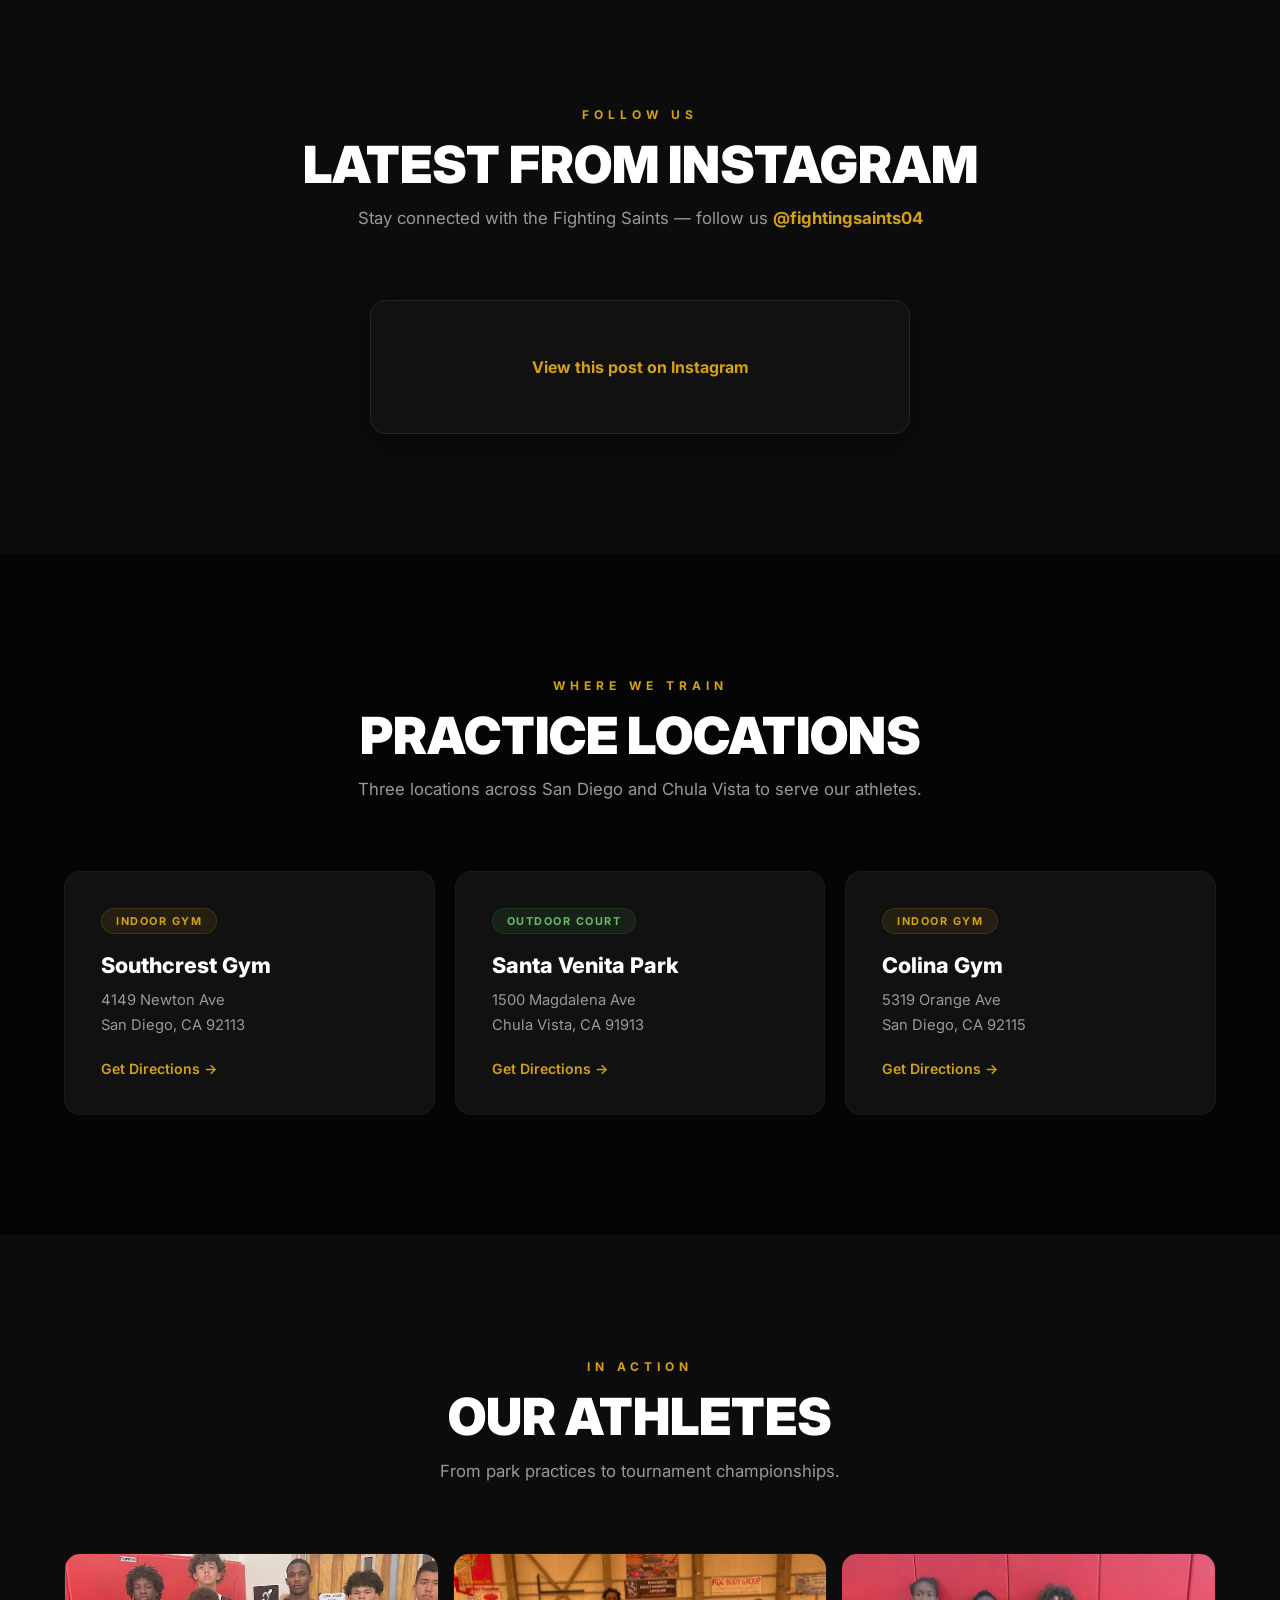
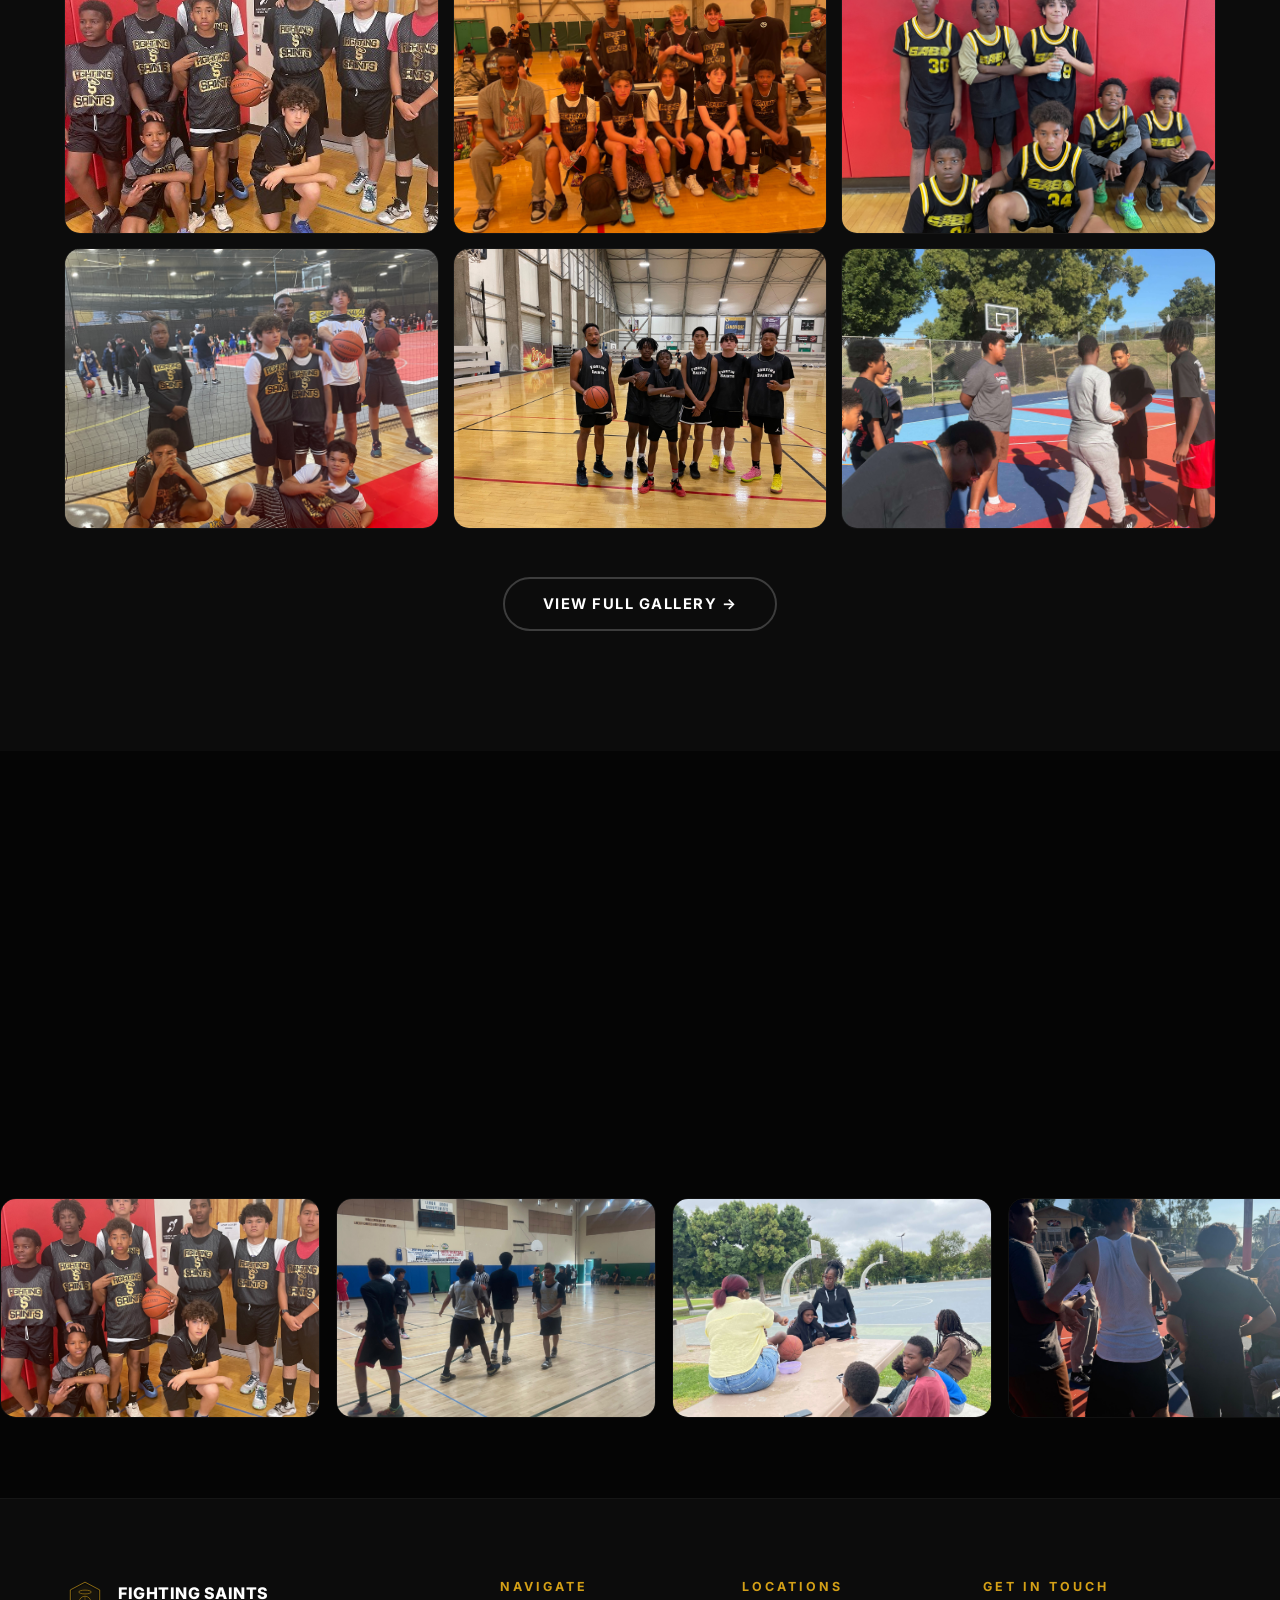
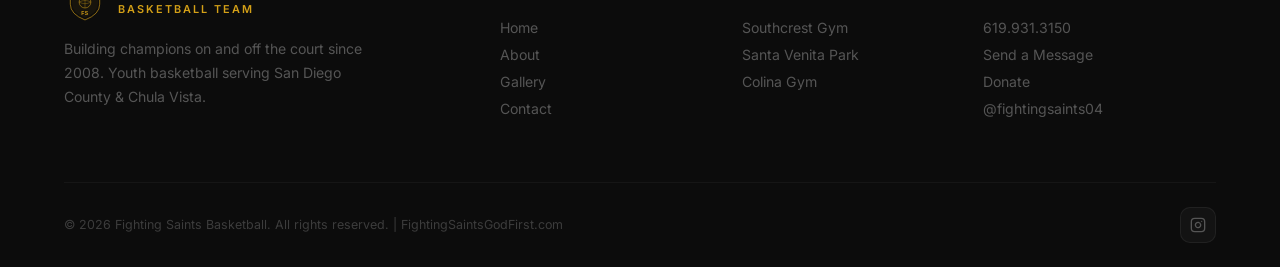
==== commit a5d2b362: "Fix Saints gold gradient, null checks in JS - Wrap Saints text in span for gold gradient CSS to work" ====
--- a/index.html
+++ b/index.html
@@ -53,7 +53,7 @@
 
       <img src="images/logo-nav.svg" alt="Fighting Saints" class="hero-logo">
 
-      <h1><span class="hero-h1-sub">We Are The</span>Fighting<br>Saints</h1>
+      <h1><span class="hero-h1-sub">We Are The</span>Fighting<br><span class="hero-saints">Saints</span></h1>
 
       <p class="hero-sub">Now recruiting players ages 13&ndash;17 for upcoming basketball tournaments across San Diego County &amp; Chula Vista.</p>
 
--- a/css/styles.css
+++ b/css/styles.css
@@ -152,7 +152,7 @@
   letter-spacing: 8px; color: rgba(255,255,255,0.4);
   margin-bottom: 8px; text-transform: uppercase;
 }
-.hero h1 br + * { /* Saints line */
+.hero-saints {
   background: linear-gradient(135deg, var(--gold-dark), var(--gold-light));
   -webkit-background-clip: text; -webkit-text-fill-color: transparent; background-clip: text;
 }
